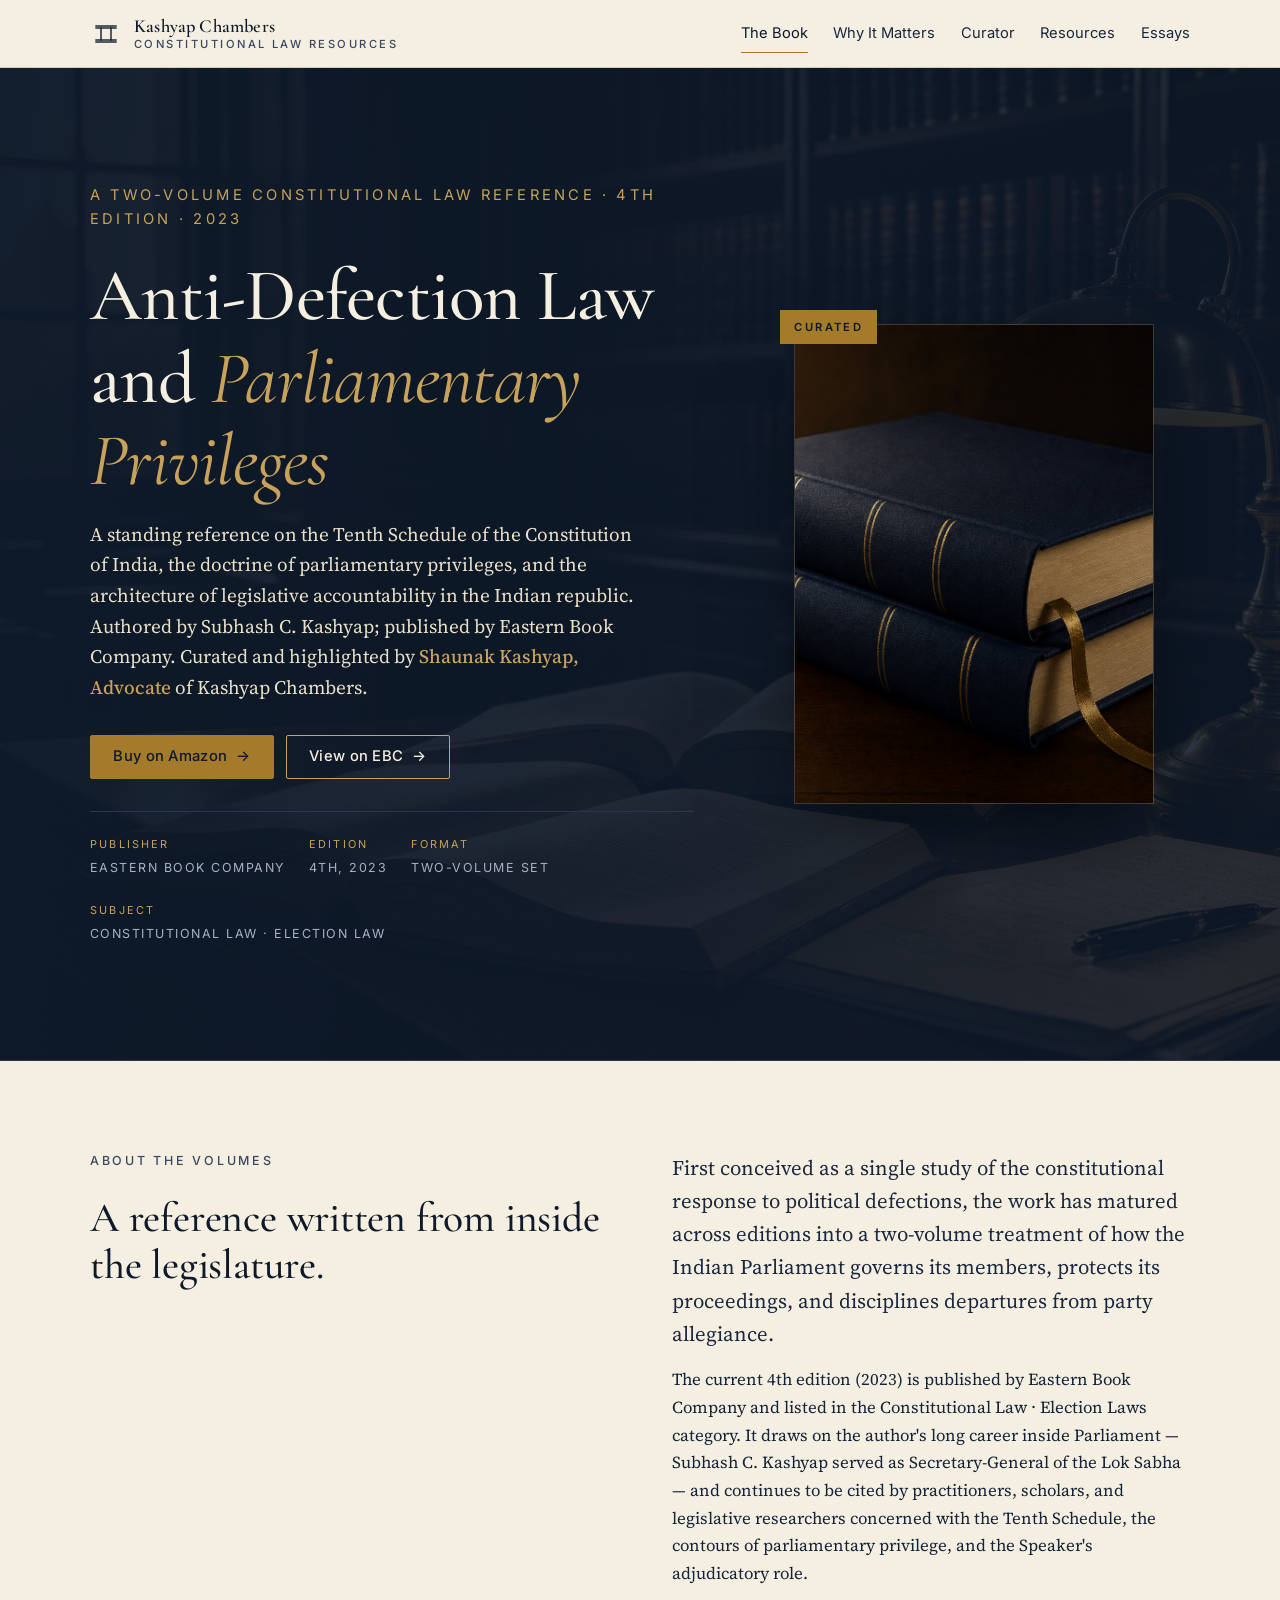
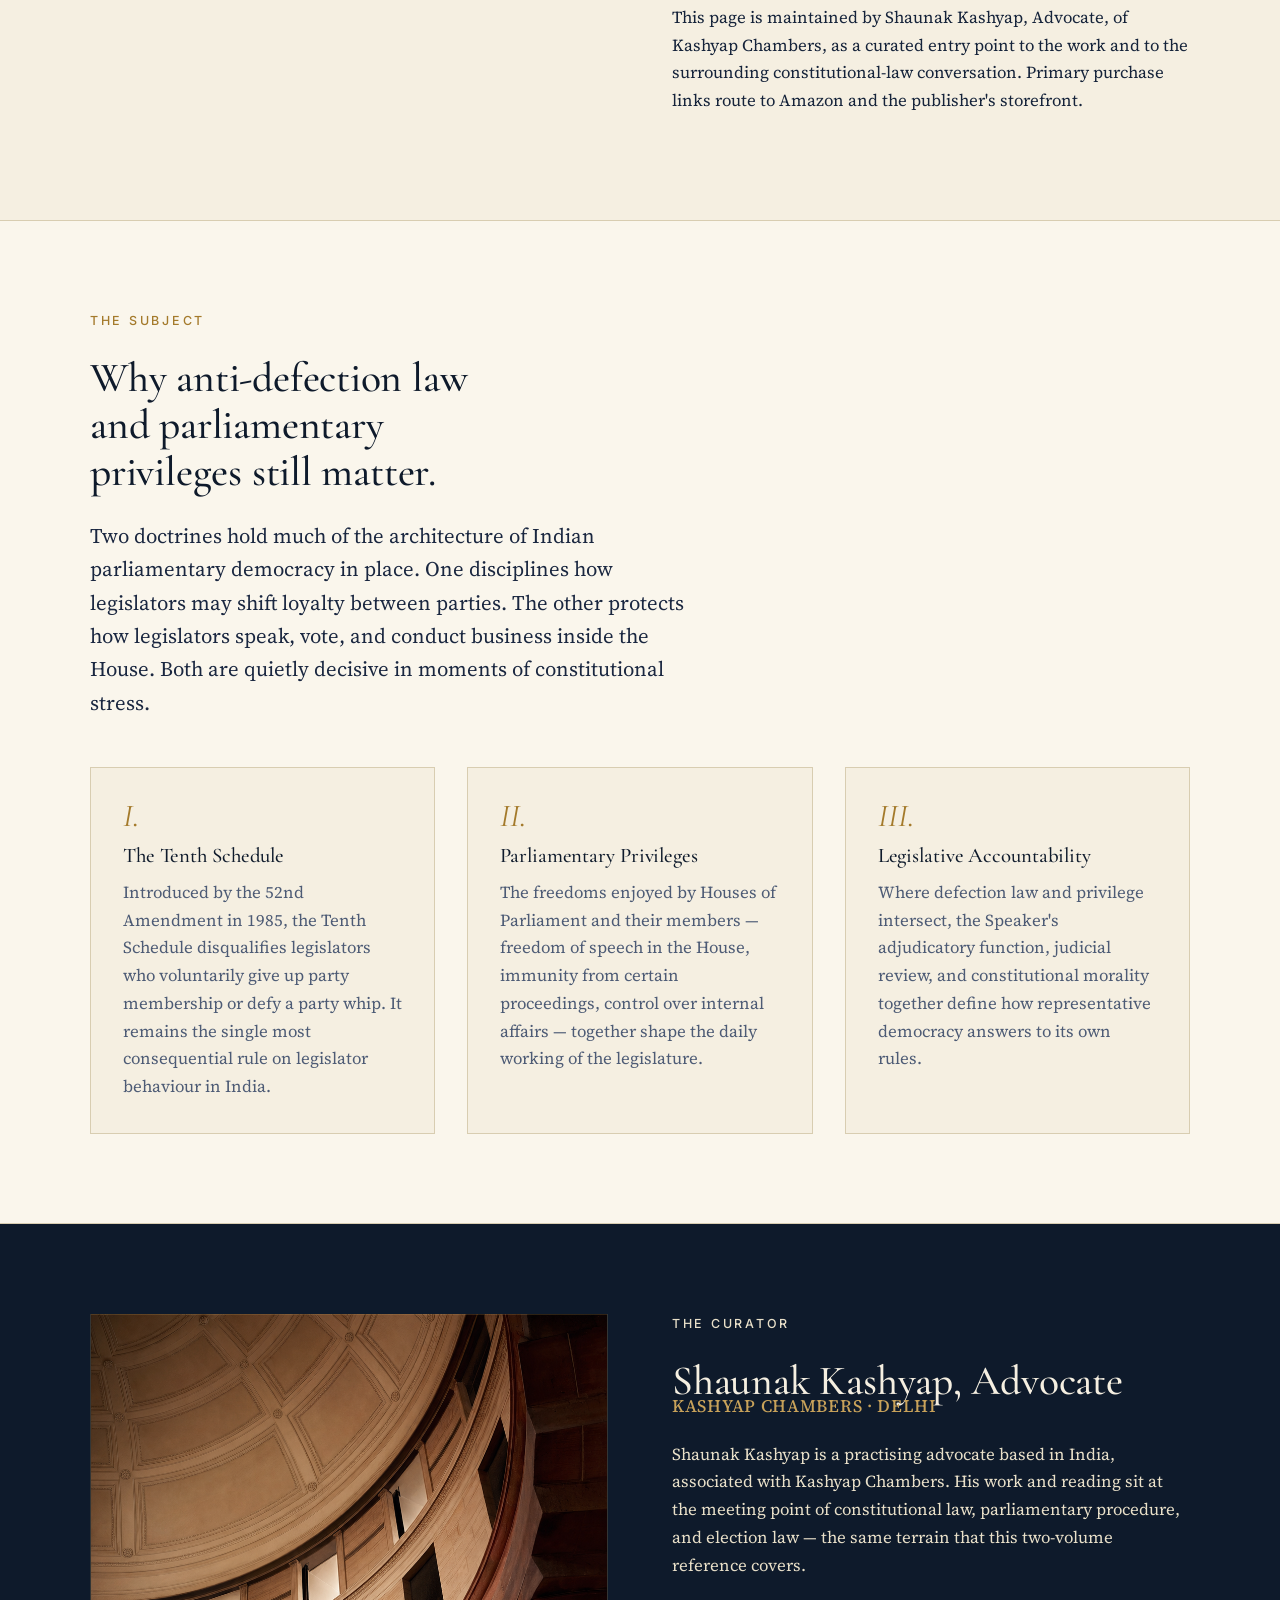
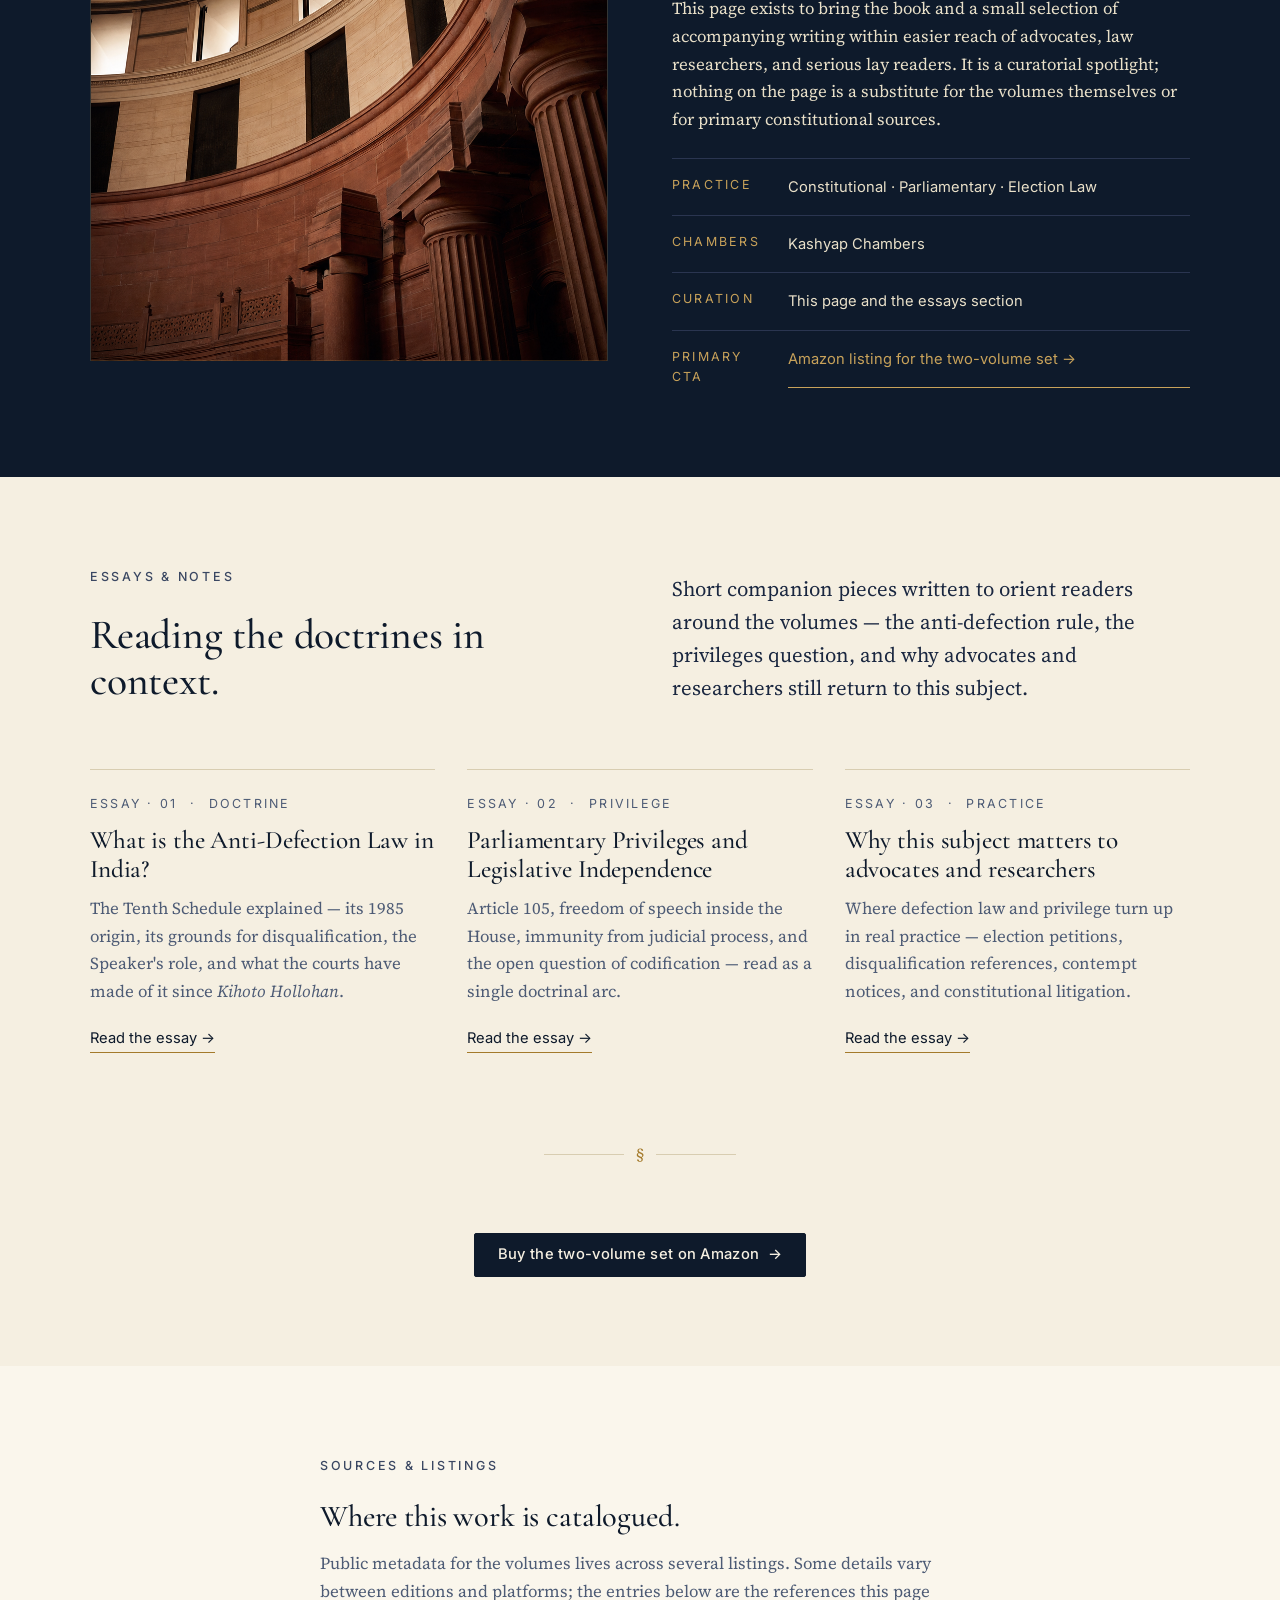
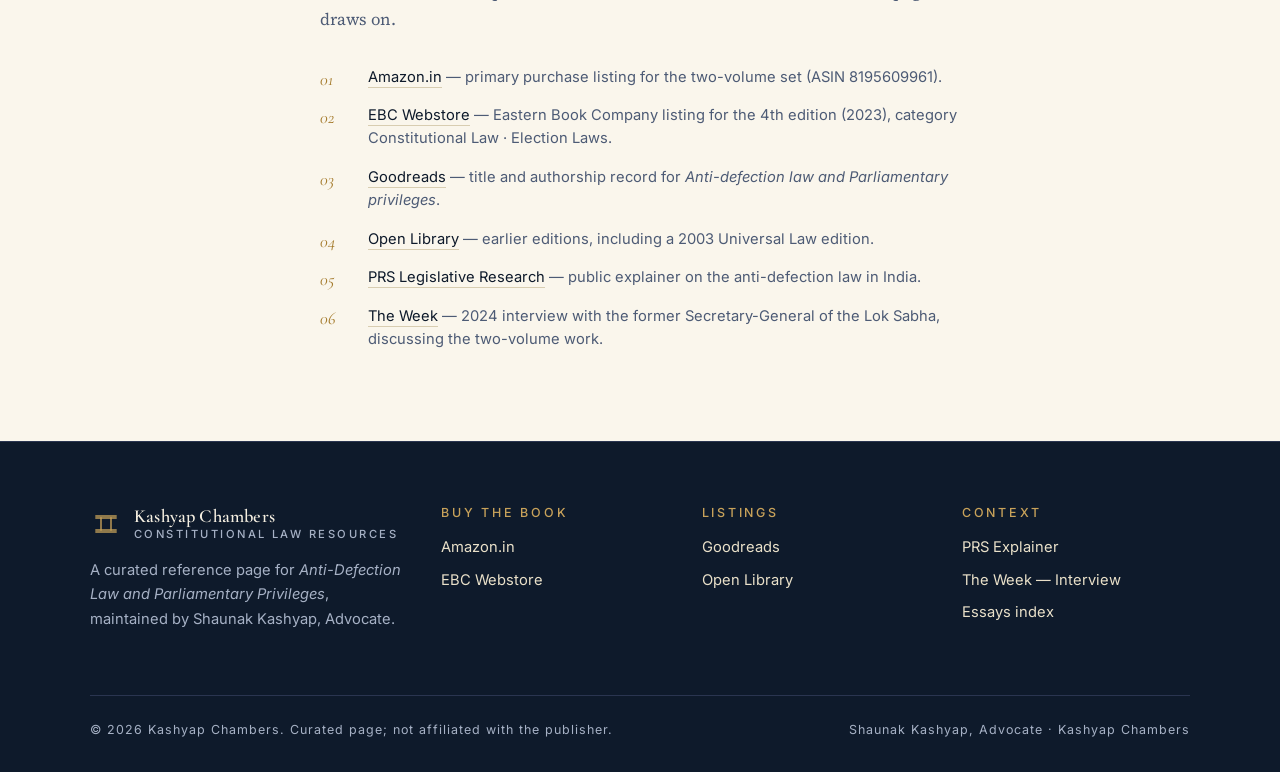
==== index.html @ df6960db "Publish anti-defection law microsite" ====
<!doctype html>
<html lang="en">
<head>
  <meta charset="utf-8" />
  <meta name="viewport" content="width=device-width, initial-scale=1" />
  <title>Anti-Defection Law and Parliamentary Privileges — Curated by Shaunak Kashyap, Advocate</title>
  <meta name="description" content="A curated reference page for Anti-Defection Law and Parliamentary Privileges — a two-volume constitutional law work, spotlighted by Shaunak Kashyap, Advocate (Kashyap Chambers). Background, context, and where to buy on Amazon and EBC." />
  <meta name="keywords" content="Anti-Defection Law and Parliamentary Privileges, Shaunak Kashyap, Shaunak Kashyap Advocate, Kashyap Chambers, Tenth Schedule, constitutional law India, parliamentary privileges, election law India, Subhash C. Kashyap" />
  <meta name="author" content="Shaunak Kashyap, Advocate — Kashyap Chambers" />
  <meta name="robots" content="index, follow" />
  <link rel="canonical" href="./index.html" />

  <!-- Open Graph -->
  <meta property="og:type" content="book" />
  <meta property="og:title" content="Anti-Defection Law and Parliamentary Privileges — Curated by Shaunak Kashyap, Advocate" />
  <meta property="og:description" content="A constitutional law resource on the Tenth Schedule, parliamentary privileges, and legislative accountability. Two-volume reference, 4th edition (Eastern Book Company, 2023). Curated and highlighted by Shaunak Kashyap, Advocate of Kashyap Chambers." />
  <meta property="og:image" content="./images/book-volumes.png" />
  <meta property="og:site_name" content="Kashyap Chambers — Constitutional Law Resources" />
  <meta name="twitter:card" content="summary_large_image" />
  <meta name="twitter:title" content="Anti-Defection Law and Parliamentary Privileges" />
  <meta name="twitter:description" content="Two-volume constitutional law reference on the Tenth Schedule and parliamentary privileges. Curated by Shaunak Kashyap, Advocate." />
  <meta name="twitter:image" content="./images/book-volumes.png" />

  <link rel="icon" type="image/svg+xml" href="./images/favicon.svg" />
  <link rel="preconnect" href="https://fonts.googleapis.com" />
  <link rel="preconnect" href="https://fonts.gstatic.com" crossorigin />
  <link href="https://fonts.googleapis.com/css2?family=Cormorant+Garamond:ital,wght@0,400;0,500;0,600;1,400;1,500&family=Source+Serif+4:ital,opsz,wght@0,8..60,400;0,8..60,600;1,8..60,400&family=Inter:wght@400;500;600&display=swap" rel="stylesheet" />
  <link rel="stylesheet" href="./css/styles.css" />

  <!-- JSON-LD: Book + WebPage + Person -->
  <script type="application/ld+json">
  {
    "@context": "https://schema.org",
    "@graph": [
      {
        "@type": "Book",
        "name": "Anti-Defection Law and Parliamentary Privileges",
        "bookFormat": "https://schema.org/Hardcover",
        "numberOfPages": "Two volumes",
        "bookEdition": "4th Edition",
        "datePublished": "2023",
        "inLanguage": "en",
        "publisher": { "@type": "Organization", "name": "Eastern Book Company" },
        "author": { "@type": "Person", "name": "Subhash C. Kashyap" },
        "about": [
          "Tenth Schedule of the Constitution of India",
          "Anti-defection law",
          "Parliamentary privileges",
          "Constitutional law of India",
          "Election law",
          "Legislative accountability"
        ],
        "offers": {
          "@type": "Offer",
          "url": "https://www.amazon.in/Anti-Defection-Law-Parliamentary-Privileges-vols/dp/8195609961",
          "availability": "https://schema.org/InStock",
          "priceCurrency": "INR"
        },
        "sameAs": [
          "https://www.ebcwebstore.com/product/anti-defection-law-and-parliamentary-privileges-by-subhash-c-kashyap-4th-edition?products_id=99106869",
          "https://www.goodreads.com/book/show/1990302.Anti_Defection_Law_And_Parliamentary_Privileges",
          "https://openlibrary.org/works/OL1075206W/Anti-defection_law_and_Parliamentary_privileges"
        ]
      },
      {
        "@type": "WebPage",
        "name": "Anti-Defection Law and Parliamentary Privileges — Curated by Shaunak Kashyap, Advocate",
        "description": "A curated reference page on the two-volume constitutional law work Anti-Defection Law and Parliamentary Privileges, with context on the Tenth Schedule, parliamentary privileges, and legislative accountability.",
        "inLanguage": "en",
        "isPartOf": { "@type": "WebSite", "name": "Kashyap Chambers — Constitutional Law Resources" }
      },
      {
        "@type": "Person",
        "name": "Shaunak Kashyap",
        "jobTitle": "Advocate",
        "affiliation": { "@type": "Organization", "name": "Kashyap Chambers" },
        "worksFor": { "@type": "Organization", "name": "Kashyap Chambers" },
        "knowsAbout": [
          "Constitutional law",
          "Parliamentary privileges",
          "Anti-defection law",
          "Election law",
          "Legislative practice"
        ]
      }
    ]
  }
  </script>
</head>
<body>

<header class="site-header">
  <div class="container site-header__inner">
    <a href="./index.html" class="brand" aria-label="Kashyap Chambers — Constitutional Law Resources">
      <svg class="brand__mark" viewBox="0 0 32 32" aria-hidden="true">
        <g stroke="currentColor" stroke-width="1.4" fill="none" stroke-linecap="square">
          <line x1="6" y1="9" x2="26" y2="9"/>
          <line x1="6" y1="11" x2="26" y2="11"/>
          <line x1="11" y1="11" x2="11" y2="23"/>
          <line x1="21" y1="11" x2="21" y2="23"/>
          <line x1="6" y1="23" x2="26" y2="23"/>
          <line x1="6" y1="25" x2="26" y2="25"/>
        </g>
      </svg>
      <span class="brand__text">Kashyap Chambers<span>Constitutional Law Resources</span></span>
    </a>
    <nav class="nav" aria-label="Primary">
      <a href="#the-book" class="is-active">The Book</a>
      <a href="#why-it-matters">Why It Matters</a>
      <a href="#curator">Curator</a>
      <a href="#resources">Resources</a>
      <a href="./blog/index.html">Essays</a>
    </nav>
  </div>
</header>

<main>

<!-- HERO -->
<section class="hero" id="the-book">
  <div class="hero__image" aria-hidden="true"></div>
  <div class="container hero__inner">
    <div>
      <p class="hero__subtitle">A Two-Volume Constitutional Law Reference · 4th Edition · 2023</p>
      <h1>Anti-Defection Law<br/>and <em>Parliamentary Privileges</em></h1>
      <p class="hero__lede">
        A standing reference on the Tenth Schedule of the Constitution of India, the doctrine of parliamentary privileges, and the architecture of legislative accountability in the Indian republic. Authored by Subhash C. Kashyap; published by Eastern Book Company. Curated and highlighted by <strong style="color:var(--gold-soft);font-weight:500">Shaunak Kashyap, Advocate</strong> of Kashyap Chambers.
      </p>
      <div class="hero__ctas">
        <a class="btn btn--on-ink" href="https://www.amazon.in/Anti-Defection-Law-Parliamentary-Privileges-vols/dp/8195609961" rel="noopener" target="_blank">
          Buy on Amazon
          <span class="arrow" aria-hidden="true">→</span>
        </a>
        <a class="btn btn--ghost" style="color:var(--parchment);border-color:var(--gold-soft)" href="https://www.ebcwebstore.com/product/anti-defection-law-and-parliamentary-privileges-by-subhash-c-kashyap-4th-edition?products_id=99106869" rel="noopener" target="_blank">
          View on EBC
          <span class="arrow" aria-hidden="true">→</span>
        </a>
      </div>
      <div class="hero__meta">
        <div><span>Publisher</span>Eastern Book Company</div>
        <div><span>Edition</span>4th, 2023</div>
        <div><span>Format</span>Two-Volume Set</div>
        <div><span>Subject</span>Constitutional Law · Election Law</div>
      </div>
    </div>
    <div class="hero__visual">
      <span class="hero__badge">Curated</span>
      <img src="./images/book-volumes.png" alt="Two dark navy hardback legal volumes with gold spine banding, stacked on a wooden desk." />
    </div>
  </div>
</section>

<!-- ABOUT THE BOOK -->
<section id="about-book">
  <div class="container split">
    <div>
      <p class="eyebrow eyebrow--ink">About the Volumes</p>
      <h2>A reference written from inside the legislature.</h2>
    </div>
    <div class="flow">
      <p class="lede">
        First conceived as a single study of the constitutional response to political defections, the work has matured across editions into a two-volume treatment of how the Indian Parliament governs its members, protects its proceedings, and disciplines departures from party allegiance.
      </p>
      <p>
        The current 4th edition (2023) is published by Eastern Book Company and listed in the Constitutional Law &middot; Election Laws category. It draws on the author's long career inside Parliament — Subhash C. Kashyap served as Secretary-General of the Lok Sabha — and continues to be cited by practitioners, scholars, and legislative researchers concerned with the Tenth Schedule, the contours of parliamentary privilege, and the Speaker's adjudicatory role.
      </p>
      <p>
        This page is maintained by Shaunak Kashyap, Advocate, of Kashyap Chambers, as a curated entry point to the work and to the surrounding constitutional-law conversation. Primary purchase links route to Amazon and the publisher's storefront.
      </p>
    </div>
  </div>
</section>

<!-- WHY IT MATTERS -->
<section class="matters" id="why-it-matters">
  <div class="container">
    <p class="eyebrow">The Subject</p>
    <h2 style="max-width:22ch">Why anti-defection law and parliamentary privileges still matter.</h2>
    <p class="lede" style="margin-top:var(--sp-6)">
      Two doctrines hold much of the architecture of Indian parliamentary democracy in place. One disciplines how legislators may shift loyalty between parties. The other protects how legislators speak, vote, and conduct business inside the House. Both are quietly decisive in moments of constitutional stress.
    </p>

    <div class="cards-3">
      <article class="card">
        <div class="card__num">I.</div>
        <h3>The Tenth Schedule</h3>
        <p>Introduced by the 52nd Amendment in 1985, the Tenth Schedule disqualifies legislators who voluntarily give up party membership or defy a party whip. It remains the single most consequential rule on legislator behaviour in India.</p>
      </article>
      <article class="card">
        <div class="card__num">II.</div>
        <h3>Parliamentary Privileges</h3>
        <p>The freedoms enjoyed by Houses of Parliament and their members — freedom of speech in the House, immunity from certain proceedings, control over internal affairs — together shape the daily working of the legislature.</p>
      </article>
      <article class="card">
        <div class="card__num">III.</div>
        <h3>Legislative Accountability</h3>
        <p>Where defection law and privilege intersect, the Speaker's adjudicatory function, judicial review, and constitutional morality together define how representative democracy answers to its own rules.</p>
      </article>
    </div>
  </div>
</section>

<!-- PROFILE / CURATOR -->
<section class="profile" id="curator">
  <div class="container split">
    <div class="profile__image" role="img" aria-label="Architectural detail of an Indian parliamentary chamber: sandstone dome, classical columns, warm light."></div>
    <div>
      <p class="eyebrow eyebrow--on-ink">The Curator</p>
      <h2>Shaunak Kashyap, Advocate</h2>
      <h3 style="font-family:var(--font-serif);font-size:1.1rem;font-weight:500;letter-spacing:0.04em;color:var(--gold-soft);text-transform:uppercase;margin-top:-1.5rem;margin-bottom:var(--sp-6)">Kashyap Chambers · Delhi</h3>
      <p>
        Shaunak Kashyap is a practising advocate based in India, associated with Kashyap Chambers. His work and reading sit at the meeting point of constitutional law, parliamentary procedure, and election law — the same terrain that this two-volume reference covers.
      </p>
      <p>
        This page exists to bring the book and a small selection of accompanying writing within easier reach of advocates, law researchers, and serious lay readers. It is a curatorial spotlight; nothing on the page is a substitute for the volumes themselves or for primary constitutional sources.
      </p>

      <ul class="profile__list">
        <li><span>Practice</span>Constitutional &middot; Parliamentary &middot; Election Law</li>
        <li><span>Chambers</span>Kashyap Chambers</li>
        <li><span>Curation</span>This page and the essays section</li>
        <li><span>Primary CTA</span><a href="https://www.amazon.in/Anti-Defection-Law-Parliamentary-Privileges-vols/dp/8195609961" rel="noopener" target="_blank" style="color:var(--gold-soft);border-bottom:1px solid var(--gold-soft);padding-bottom:1px">Amazon listing for the two-volume set →</a></li>
      </ul>
    </div>
  </div>
</section>

<!-- ESSAYS PREVIEW -->
<section id="resources">
  <div class="container">
    <div class="split" style="align-items:end">
      <div>
        <p class="eyebrow eyebrow--ink">Essays &amp; Notes</p>
        <h2>Reading the doctrines in context.</h2>
      </div>
      <p class="lede">
        Short companion pieces written to orient readers around the volumes — the anti-defection rule, the privileges question, and why advocates and researchers still return to this subject.
      </p>
    </div>

    <div class="blog-index">
      <article class="post-card">
        <p class="post-card__meta">Essay · 01 &nbsp;·&nbsp; Doctrine</p>
        <h3><a href="./blog/anti-defection-law-india.html">What is the Anti-Defection Law in India?</a></h3>
        <p>The Tenth Schedule explained — its 1985 origin, its grounds for disqualification, the Speaker's role, and what the courts have made of it since <em>Kihoto Hollohan</em>.</p>
        <a class="read-more" href="./blog/anti-defection-law-india.html">Read the essay →</a>
      </article>
      <article class="post-card">
        <p class="post-card__meta">Essay · 02 &nbsp;·&nbsp; Privilege</p>
        <h3><a href="./blog/parliamentary-privileges-legislative-independence.html">Parliamentary Privileges and Legislative Independence</a></h3>
        <p>Article 105, freedom of speech inside the House, immunity from judicial process, and the open question of codification — read as a single doctrinal arc.</p>
        <a class="read-more" href="./blog/parliamentary-privileges-legislative-independence.html">Read the essay →</a>
      </article>
      <article class="post-card">
        <p class="post-card__meta">Essay · 03 &nbsp;·&nbsp; Practice</p>
        <h3><a href="./blog/why-this-matters-to-advocates.html">Why this subject matters to advocates and researchers</a></h3>
        <p>Where defection law and privilege turn up in real practice — election petitions, disqualification references, contempt notices, and constitutional litigation.</p>
        <a class="read-more" href="./blog/why-this-matters-to-advocates.html">Read the essay →</a>
      </article>
    </div>

    <div class="ornament" aria-hidden="true">§</div>

    <div class="text-center">
      <a class="btn btn--primary" href="https://www.amazon.in/Anti-Defection-Law-Parliamentary-Privileges-vols/dp/8195609961" rel="noopener" target="_blank">
        Buy the two-volume set on Amazon
        <span class="arrow" aria-hidden="true">→</span>
      </a>
    </div>
  </div>
</section>

<!-- SOURCES -->
<section class="sources" id="sources">
  <div class="container container--narrow">
    <p class="eyebrow eyebrow--ink">Sources &amp; Listings</p>
    <h2 style="font-size:var(--text-xl)">Where this work is catalogued.</h2>
    <p style="color:var(--text-mute);margin-top:var(--sp-4)">Public metadata for the volumes lives across several listings. Some details vary between editions and platforms; the entries below are the references this page draws on.</p>
    <ol>
      <li><a href="https://www.amazon.in/Anti-Defection-Law-Parliamentary-Privileges-vols/dp/8195609961" rel="noopener" target="_blank">Amazon.in</a> — primary purchase listing for the two-volume set (ASIN 8195609961).</li>
      <li><a href="https://www.ebcwebstore.com/product/anti-defection-law-and-parliamentary-privileges-by-subhash-c-kashyap-4th-edition?products_id=99106869" rel="noopener" target="_blank">EBC Webstore</a> — Eastern Book Company listing for the 4th edition (2023), category Constitutional Law &middot; Election Laws.</li>
      <li><a href="https://www.goodreads.com/book/show/1990302.Anti_Defection_Law_And_Parliamentary_Privileges" rel="noopener" target="_blank">Goodreads</a> — title and authorship record for <em>Anti-defection law and Parliamentary privileges</em>.</li>
      <li><a href="https://openlibrary.org/works/OL1075206W/Anti-defection_law_and_Parliamentary_privileges" rel="noopener" target="_blank">Open Library</a> — earlier editions, including a 2003 Universal Law edition.</li>
      <li><a href="https://prsindia.org/theprsblog/the-anti-defection-law-explained?page=269&amp;per-page=1" rel="noopener" target="_blank">PRS Legislative Research</a> — public explainer on the anti-defection law in India.</li>
      <li><a href="https://www.theweek.in/theweek/cover/2024/09/28/lok-sabha-former-secretary-general-subhash-c-kashyap-interview.html" rel="noopener" target="_blank">The Week</a> — 2024 interview with the former Secretary-General of the Lok Sabha, discussing the two-volume work.</li>
    </ol>
  </div>
</section>

</main>

<footer class="site-footer">
  <div class="container">
    <div class="footer-grid">
      <div>
        <a href="./index.html" class="brand" style="color:var(--parchment);margin-bottom:var(--sp-4)">
          <svg class="brand__mark" viewBox="0 0 32 32" aria-hidden="true" style="color:var(--gold-soft)">
            <g stroke="currentColor" stroke-width="1.4" fill="none" stroke-linecap="square">
              <line x1="6" y1="9" x2="26" y2="9"/>
              <line x1="6" y1="11" x2="26" y2="11"/>
              <line x1="11" y1="11" x2="11" y2="23"/>
              <line x1="21" y1="11" x2="21" y2="23"/>
              <line x1="6" y1="23" x2="26" y2="23"/>
              <line x1="6" y1="25" x2="26" y2="25"/>
            </g>
          </svg>
          <span class="brand__text" style="color:var(--parchment)">Kashyap Chambers<span style="color:var(--text-on-ink-mute)">Constitutional Law Resources</span></span>
        </a>
        <p style="font-family:var(--font-sans);font-size:var(--text-sm);color:var(--text-on-ink-mute);max-width:42ch;margin-top:var(--sp-4)">
          A curated reference page for <em>Anti-Defection Law and Parliamentary Privileges</em>, maintained by Shaunak Kashyap, Advocate.
        </p>
      </div>
      <div>
        <h4>Buy the Book</h4>
        <ul>
          <li><a href="https://www.amazon.in/Anti-Defection-Law-Parliamentary-Privileges-vols/dp/8195609961" rel="noopener" target="_blank">Amazon.in</a></li>
          <li><a href="https://www.ebcwebstore.com/product/anti-defection-law-and-parliamentary-privileges-by-subhash-c-kashyap-4th-edition?products_id=99106869" rel="noopener" target="_blank">EBC Webstore</a></li>
        </ul>
      </div>
      <div>
        <h4>Listings</h4>
        <ul>
          <li><a href="https://www.goodreads.com/book/show/1990302.Anti_Defection_Law_And_Parliamentary_Privileges" rel="noopener" target="_blank">Goodreads</a></li>
          <li><a href="https://openlibrary.org/works/OL1075206W/Anti-defection_law_and_Parliamentary_privileges" rel="noopener" target="_blank">Open Library</a></li>
        </ul>
      </div>
      <div>
        <h4>Context</h4>
        <ul>
          <li><a href="https://prsindia.org/theprsblog/the-anti-defection-law-explained?page=269&amp;per-page=1" rel="noopener" target="_blank">PRS Explainer</a></li>
          <li><a href="https://www.theweek.in/theweek/cover/2024/09/28/lok-sabha-former-secretary-general-subhash-c-kashyap-interview.html" rel="noopener" target="_blank">The Week — Interview</a></li>
          <li><a href="./blog/index.html">Essays index</a></li>
        </ul>
      </div>
    </div>
    <div class="site-footer__bottom">
      <div>© <span id="year">2025</span> Kashyap Chambers. Curated page; not affiliated with the publisher.</div>
      <div>Shaunak Kashyap, Advocate · Kashyap Chambers</div>
    </div>
  </div>
</footer>

<script>
  document.getElementById('year').textContent = new Date().getFullYear();
</script>

</body>
</html>
---- css/styles.css ----
/* ============================================================
   Anti-Defection Law & Parliamentary Privileges — Book Site
   Visual direction: constitutional scholarship.
   Deep ink, parchment, restrained gold and maroon.
   ============================================================ */

:root {
  /* Palette */
  --ink: #0e1a2b;            /* deep navy / ink */
  --ink-soft: #1a2740;
  --ink-mute: #3a4762;
  --parchment: #f5efe1;      /* warm ivory */
  --parchment-50: #faf6ec;
  --parchment-100: #efe7d2;
  --rule: #d8cdb1;            /* hairline divider on parchment */
  --rule-dark: #2a3550;       /* hairline on ink */
  --gold: #a47a2b;            /* restrained, oxidized gold */
  --gold-soft: #c8a25a;
  --maroon: #6e1f2a;          /* accent for rare emphasis */
  --text: #15233a;
  --text-mute: #4d5b75;
  --text-on-ink: #e9e0c9;
  --text-on-ink-mute: #a6b1c5;

  /* Type */
  --font-display: "Cormorant Garamond", "EB Garamond", Georgia, "Times New Roman", serif;
  --font-serif: "Source Serif 4", "Source Serif Pro", Georgia, "Times New Roman", serif;
  --font-sans: "Inter", "Helvetica Neue", Arial, sans-serif;

  --text-xs: 0.78rem;
  --text-sm: 0.92rem;
  --text-base: 1.05rem;
  --text-lg: 1.2rem;
  --text-xl: clamp(1.4rem, 1.1rem + 1vw, 1.9rem);
  --text-2xl: clamp(1.8rem, 1.3rem + 1.8vw, 2.6rem);
  --text-hero: clamp(2.4rem, 1.8rem + 3.6vw, 4.6rem);

  /* Spacing */
  --sp-1: 0.25rem;
  --sp-2: 0.5rem;
  --sp-3: 0.75rem;
  --sp-4: 1rem;
  --sp-6: 1.5rem;
  --sp-8: 2rem;
  --sp-12: 3rem;
  --sp-16: 4rem;
  --sp-24: 6rem;
  --sp-32: 8rem;

  --measure: 62ch;
  --content-w: 1180px;
  --narrow-w: 720px;
}

/* Reset */
*, *::before, *::after { box-sizing: border-box; }
html { -webkit-text-size-adjust: 100%; scroll-behavior: smooth; }
body {
  margin: 0;
  font-family: var(--font-serif);
  font-size: var(--text-base);
  line-height: 1.65;
  color: var(--text);
  background: var(--parchment);
  -webkit-font-smoothing: antialiased;
  text-rendering: optimizeLegibility;
}
img, svg { max-width: 100%; display: block; }
a { color: inherit; text-decoration: none; }
a:focus-visible, button:focus-visible {
  outline: 2px solid var(--gold);
  outline-offset: 3px;
  border-radius: 2px;
}

/* Container */
.container {
  width: 100%;
  max-width: var(--content-w);
  margin-inline: auto;
  padding-inline: clamp(1.25rem, 4vw, 2.5rem);
}
.container--narrow { max-width: var(--narrow-w); }

/* Section spacing */
section { padding-block: clamp(3.5rem, 7vw, 6.5rem); }

/* Typography */
h1, h2, h3, h4 {
  font-family: var(--font-display);
  font-weight: 500;
  color: var(--ink);
  letter-spacing: -0.005em;
  line-height: 1.12;
  margin: 0 0 var(--sp-4);
}
h1 { font-size: var(--text-hero); font-weight: 500; }
h2 { font-size: var(--text-2xl); }
h3 { font-size: var(--text-xl); }
h4 { font-size: var(--text-lg); font-family: var(--font-serif); font-weight: 600; }
p { margin: 0 0 var(--sp-4); }
p + p { margin-top: 0; }

.eyebrow {
  font-family: var(--font-sans);
  font-size: var(--text-xs);
  letter-spacing: 0.22em;
  text-transform: uppercase;
  color: var(--gold);
  font-weight: 500;
  margin: 0 0 var(--sp-6);
}
.eyebrow--ink { color: var(--ink-mute); }
.eyebrow--on-ink { color: var(--gold-soft); }

.lede {
  font-family: var(--font-serif);
  font-size: clamp(1.1rem, 0.95rem + 0.5vw, 1.3rem);
  line-height: 1.6;
  color: var(--ink-soft);
  max-width: 60ch;
}

.rule {
  border: 0;
  border-top: 1px solid var(--rule);
  margin: var(--sp-12) 0;
}

/* Header */
.site-header {
  position: sticky;
  top: 0;
  z-index: 50;
  background: rgba(245, 239, 225, 0.92);
  backdrop-filter: blur(10px);
  -webkit-backdrop-filter: blur(10px);
  border-bottom: 1px solid var(--rule);
}
.site-header__inner {
  display: flex;
  align-items: center;
  justify-content: space-between;
  gap: var(--sp-6);
  padding-block: var(--sp-4);
}
.brand {
  display: flex;
  align-items: center;
  gap: var(--sp-3);
  color: var(--ink);
}
.brand__mark {
  width: 32px;
  height: 32px;
  color: var(--ink);
  flex: none;
}
.brand__text {
  font-family: var(--font-display);
  font-size: 1.15rem;
  font-weight: 600;
  letter-spacing: 0.01em;
  line-height: 1.1;
}
.brand__text span {
  display: block;
  font-family: var(--font-sans);
  font-size: 0.7rem;
  letter-spacing: 0.22em;
  text-transform: uppercase;
  color: var(--ink-mute);
  font-weight: 500;
  margin-top: 2px;
}
.nav {
  display: flex;
  gap: clamp(0.75rem, 2vw, 1.75rem);
  font-family: var(--font-sans);
  font-size: var(--text-sm);
  align-items: center;
}
.nav a {
  color: var(--ink-soft);
  position: relative;
  padding-block: 4px;
  transition: color 0.2s ease;
}
.nav a:hover { color: var(--ink); }
.nav a.is-active { color: var(--ink); }
.nav a.is-active::after {
  content: "";
  position: absolute;
  left: 0; right: 0; bottom: -4px;
  height: 1px;
  background: var(--gold);
}
@media (max-width: 640px) {
  .nav { display: none; }
  .nav--mobile { display: flex; flex-wrap: wrap; gap: 0.75rem 1.25rem; }
}

/* Buttons */
.btn {
  display: inline-flex;
  align-items: center;
  gap: 0.55rem;
  font-family: var(--font-sans);
  font-size: var(--text-sm);
  font-weight: 500;
  letter-spacing: 0.02em;
  padding: 0.85rem 1.4rem;
  border: 1px solid transparent;
  border-radius: 2px;
  cursor: pointer;
  transition: background 0.2s ease, color 0.2s ease, border-color 0.2s ease, transform 0.2s ease;
  text-decoration: none;
  line-height: 1;
}
.btn--primary {
  background: var(--ink);
  color: var(--parchment);
  border-color: var(--ink);
}
.btn--primary:hover { background: var(--maroon); border-color: var(--maroon); }
.btn--ghost {
  background: transparent;
  color: var(--ink);
  border-color: var(--ink);
}
.btn--ghost:hover { background: var(--ink); color: var(--parchment); }
.btn--on-ink { background: var(--gold); color: var(--ink); border-color: var(--gold); }
.btn--on-ink:hover { background: var(--gold-soft); border-color: var(--gold-soft); }
.btn .arrow { transition: transform 0.2s ease; }
.btn:hover .arrow { transform: translateX(3px); }

/* Hero */
.hero {
  position: relative;
  background: var(--ink);
  color: var(--text-on-ink);
  overflow: hidden;
  padding-block: clamp(4rem, 9vw, 7.5rem);
  border-bottom: 1px solid var(--rule-dark);
}
.hero__image {
  position: absolute;
  inset: 0;
  background: url('../images/hero-library.png') center/cover no-repeat;
  opacity: 0.32;
  filter: saturate(0.85);
}
.hero__image::after {
  content: "";
  position: absolute;
  inset: 0;
  background: linear-gradient(90deg, rgba(14,26,43,0.92) 0%, rgba(14,26,43,0.7) 55%, rgba(14,26,43,0.55) 100%);
}
.hero__inner {
  position: relative;
  display: grid;
  grid-template-columns: minmax(0, 1.4fr) minmax(0, 1fr);
  gap: clamp(2rem, 5vw, 4rem);
  align-items: center;
}
@media (max-width: 880px) {
  .hero__inner { grid-template-columns: 1fr; }
}
.hero h1 {
  color: var(--parchment);
  font-weight: 500;
  letter-spacing: -0.01em;
}
.hero h1 em {
  font-style: italic;
  color: var(--gold-soft);
  font-weight: 400;
}
.hero__subtitle {
  font-family: var(--font-sans);
  font-size: var(--text-sm);
  letter-spacing: 0.22em;
  text-transform: uppercase;
  color: var(--gold-soft);
  margin: 0 0 var(--sp-6);
}
.hero__lede {
  color: var(--text-on-ink);
  font-size: clamp(1.05rem, 0.95rem + 0.4vw, 1.2rem);
  line-height: 1.6;
  max-width: 56ch;
  margin: 0 0 var(--sp-8);
}
.hero__meta {
  display: flex;
  flex-wrap: wrap;
  gap: var(--sp-6);
  margin-top: var(--sp-8);
  padding-top: var(--sp-6);
  border-top: 1px solid var(--rule-dark);
  font-family: var(--font-sans);
  font-size: var(--text-xs);
  letter-spacing: 0.12em;
  text-transform: uppercase;
  color: var(--text-on-ink-mute);
}
.hero__meta div span {
  display: block;
  color: var(--gold-soft);
  font-size: 0.68rem;
  letter-spacing: 0.2em;
  margin-bottom: 4px;
}
.hero__ctas { display: flex; flex-wrap: wrap; gap: var(--sp-3); }

.hero__visual {
  position: relative;
  aspect-ratio: 3/4;
  max-width: 360px;
  margin-inline: auto;
}
.hero__visual img {
  width: 100%;
  height: 100%;
  object-fit: cover;
  border: 1px solid rgba(200, 162, 90, 0.25);
  box-shadow: 0 30px 80px -20px rgba(0,0,0,0.6);
}
.hero__badge {
  position: absolute;
  top: -14px;
  left: -14px;
  background: var(--gold);
  color: var(--ink);
  font-family: var(--font-sans);
  font-size: 0.7rem;
  letter-spacing: 0.22em;
  text-transform: uppercase;
  padding: 8px 14px;
  font-weight: 600;
}

/* Two-column blocks */
.split {
  display: grid;
  grid-template-columns: 1fr 1fr;
  gap: clamp(2rem, 5vw, 4.5rem);
  align-items: start;
}
@media (max-width: 820px) {
  .split { grid-template-columns: 1fr; }
}
.split--reverse > :first-child { order: 2; }
@media (max-width: 820px) {
  .split--reverse > :first-child { order: 0; }
}

/* Why-it-matters */
.matters {
  background: var(--parchment-50);
  border-block: 1px solid var(--rule);
}
.cards-3 {
  display: grid;
  grid-template-columns: repeat(3, 1fr);
  gap: var(--sp-8);
  margin-top: var(--sp-12);
}
@media (max-width: 820px) {
  .cards-3 { grid-template-columns: 1fr; gap: var(--sp-6); }
}
.card {
  background: var(--parchment);
  border: 1px solid var(--rule);
  padding: clamp(1.5rem, 3vw, 2rem);
  display: flex;
  flex-direction: column;
  gap: var(--sp-3);
  transition: transform 0.25s ease, box-shadow 0.25s ease;
}
.card:hover {
  transform: translateY(-3px);
  box-shadow: 0 18px 40px -22px rgba(14,26,43,0.35);
}
.card__num {
  font-family: var(--font-display);
  font-size: 2rem;
  color: var(--gold);
  font-style: italic;
  line-height: 1;
}
.card h3 { margin: 0; font-size: 1.3rem; }
.card p { color: var(--text-mute); margin: 0; }

/* Profile */
.profile {
  background: var(--ink);
  color: var(--text-on-ink);
}
.profile h2 { color: var(--parchment); }
.profile h3 { color: var(--parchment); }
.profile p { color: var(--text-on-ink); }
.profile__image {
  position: relative;
  aspect-ratio: 4/5;
  background: url('../images/chamber-detail.png') center/cover no-repeat;
  border: 1px solid rgba(200, 162, 90, 0.2);
}
.profile__list {
  list-style: none;
  margin: var(--sp-6) 0 0;
  padding: 0;
  display: grid;
  gap: var(--sp-4);
}
.profile__list li {
  display: grid;
  grid-template-columns: 100px 1fr;
  gap: var(--sp-4);
  padding-top: var(--sp-4);
  border-top: 1px solid var(--rule-dark);
  font-family: var(--font-sans);
  font-size: var(--text-sm);
}
.profile__list span {
  color: var(--gold-soft);
  font-size: var(--text-xs);
  letter-spacing: 0.18em;
  text-transform: uppercase;
}

/* Blog grid */
.blog-index {
  display: grid;
  grid-template-columns: repeat(3, 1fr);
  gap: var(--sp-8);
  margin-top: var(--sp-12);
}
@media (max-width: 880px) {
  .blog-index { grid-template-columns: 1fr; }
}
.post-card {
  display: flex;
  flex-direction: column;
  gap: var(--sp-3);
  padding: var(--sp-6) 0;
  border-top: 1px solid var(--rule);
  transition: transform 0.2s ease;
}
.post-card:hover { transform: translateY(-2px); }
.post-card__meta {
  font-family: var(--font-sans);
  font-size: var(--text-xs);
  letter-spacing: 0.18em;
  text-transform: uppercase;
  color: var(--ink-mute);
}
.post-card h3 {
  margin: 0;
  font-size: clamp(1.3rem, 1.1rem + 0.6vw, 1.6rem);
}
.post-card p { color: var(--text-mute); margin: 0; }
.post-card a.read-more {
  font-family: var(--font-sans);
  font-size: var(--text-sm);
  color: var(--ink);
  border-bottom: 1px solid var(--gold);
  align-self: flex-start;
  padding-bottom: 2px;
  margin-top: var(--sp-2);
}

/* Article body */
.article {
  padding-block: clamp(2.5rem, 6vw, 5rem);
}
.article__header {
  max-width: var(--narrow-w);
  margin-inline: auto;
  text-align: left;
  margin-bottom: var(--sp-12);
}
.article__meta {
  font-family: var(--font-sans);
  font-size: var(--text-xs);
  letter-spacing: 0.2em;
  text-transform: uppercase;
  color: var(--ink-mute);
  margin-bottom: var(--sp-6);
}
.article__body {
  max-width: var(--narrow-w);
  margin-inline: auto;
  font-size: 1.08rem;
  line-height: 1.75;
}
.article__body h2 {
  font-size: 1.6rem;
  margin-top: var(--sp-12);
}
.article__body h3 {
  font-size: 1.25rem;
  margin-top: var(--sp-8);
}
.article__body blockquote {
  margin: var(--sp-8) 0;
  padding-left: var(--sp-6);
  border-left: 2px solid var(--gold);
  font-family: var(--font-display);
  font-style: italic;
  font-size: 1.35rem;
  line-height: 1.4;
  color: var(--ink-soft);
}
.article__body ul { padding-left: 1.2rem; }
.article__body li { margin-bottom: 0.4rem; }
.article__body a {
  color: var(--ink);
  border-bottom: 1px solid var(--gold);
  padding-bottom: 1px;
}
.article__cta {
  margin: var(--sp-16) auto 0;
  max-width: var(--narrow-w);
  padding: var(--sp-8);
  background: var(--parchment-50);
  border: 1px solid var(--rule);
  text-align: center;
}
.article__cta h3 { margin: 0 0 var(--sp-3); }
.article__cta p { color: var(--text-mute); margin: 0 0 var(--sp-6); }

/* Footer */
.site-footer {
  background: var(--ink);
  color: var(--text-on-ink);
  padding-block: var(--sp-16) var(--sp-8);
  border-top: 1px solid var(--rule-dark);
}
.site-footer h4 {
  font-family: var(--font-sans);
  font-size: var(--text-xs);
  letter-spacing: 0.22em;
  text-transform: uppercase;
  color: var(--gold-soft);
  font-weight: 500;
  margin: 0 0 var(--sp-4);
}
.footer-grid {
  display: grid;
  grid-template-columns: 1.4fr 1fr 1fr 1fr;
  gap: var(--sp-8);
}
@media (max-width: 820px) {
  .footer-grid { grid-template-columns: 1fr 1fr; }
}
@media (max-width: 480px) {
  .footer-grid { grid-template-columns: 1fr; }
}
.site-footer ul { list-style: none; margin: 0; padding: 0; display: grid; gap: var(--sp-2); font-family: var(--font-sans); font-size: var(--text-sm); }
.site-footer a { color: var(--text-on-ink); border-bottom: 1px solid transparent; padding-bottom: 1px; transition: border-color 0.2s ease, color 0.2s ease; }
.site-footer a:hover { color: var(--gold-soft); border-bottom-color: var(--gold-soft); }
.site-footer__bottom {
  margin-top: var(--sp-12);
  padding-top: var(--sp-6);
  border-top: 1px solid var(--rule-dark);
  display: flex;
  flex-wrap: wrap;
  justify-content: space-between;
  gap: var(--sp-3);
  font-family: var(--font-sans);
  font-size: var(--text-xs);
  letter-spacing: 0.08em;
  color: var(--text-on-ink-mute);
}

/* Sources block on home */
.sources {
  background: var(--parchment-50);
}
.sources ol {
  margin: var(--sp-8) 0 0;
  padding: 0;
  list-style: none;
  counter-reset: src;
  display: grid;
  gap: var(--sp-4);
}
.sources li {
  counter-increment: src;
  padding-left: 3rem;
  position: relative;
  font-family: var(--font-sans);
  font-size: var(--text-sm);
  color: var(--text-mute);
  line-height: 1.55;
}
.sources li::before {
  content: counter(src, decimal-leading-zero);
  position: absolute;
  left: 0; top: 0;
  font-family: var(--font-display);
  font-style: italic;
  color: var(--gold);
  font-size: 1.1rem;
}
.sources a { color: var(--ink); border-bottom: 1px solid var(--rule); padding-bottom: 1px; }
.sources a:hover { border-bottom-color: var(--gold); }

/* Quote / pullquote */
.pullquote {
  font-family: var(--font-display);
  font-style: italic;
  font-size: clamp(1.4rem, 1.1rem + 1vw, 1.9rem);
  line-height: 1.35;
  color: var(--ink);
  max-width: 32ch;
  padding-left: var(--sp-6);
  border-left: 2px solid var(--gold);
}
.pullquote cite {
  display: block;
  margin-top: var(--sp-4);
  font-family: var(--font-sans);
  font-style: normal;
  font-size: var(--text-xs);
  letter-spacing: 0.2em;
  text-transform: uppercase;
  color: var(--ink-mute);
}

/* Decorative ornament */
.ornament {
  display: flex;
  align-items: center;
  justify-content: center;
  gap: var(--sp-3);
  margin: var(--sp-16) auto;
  color: var(--gold);
}
.ornament::before, .ornament::after {
  content: "";
  width: 80px;
  height: 1px;
  background: var(--rule);
}

/* Utility */
.text-center { text-align: center; }
.flow > * + * { margin-top: var(--sp-4); }
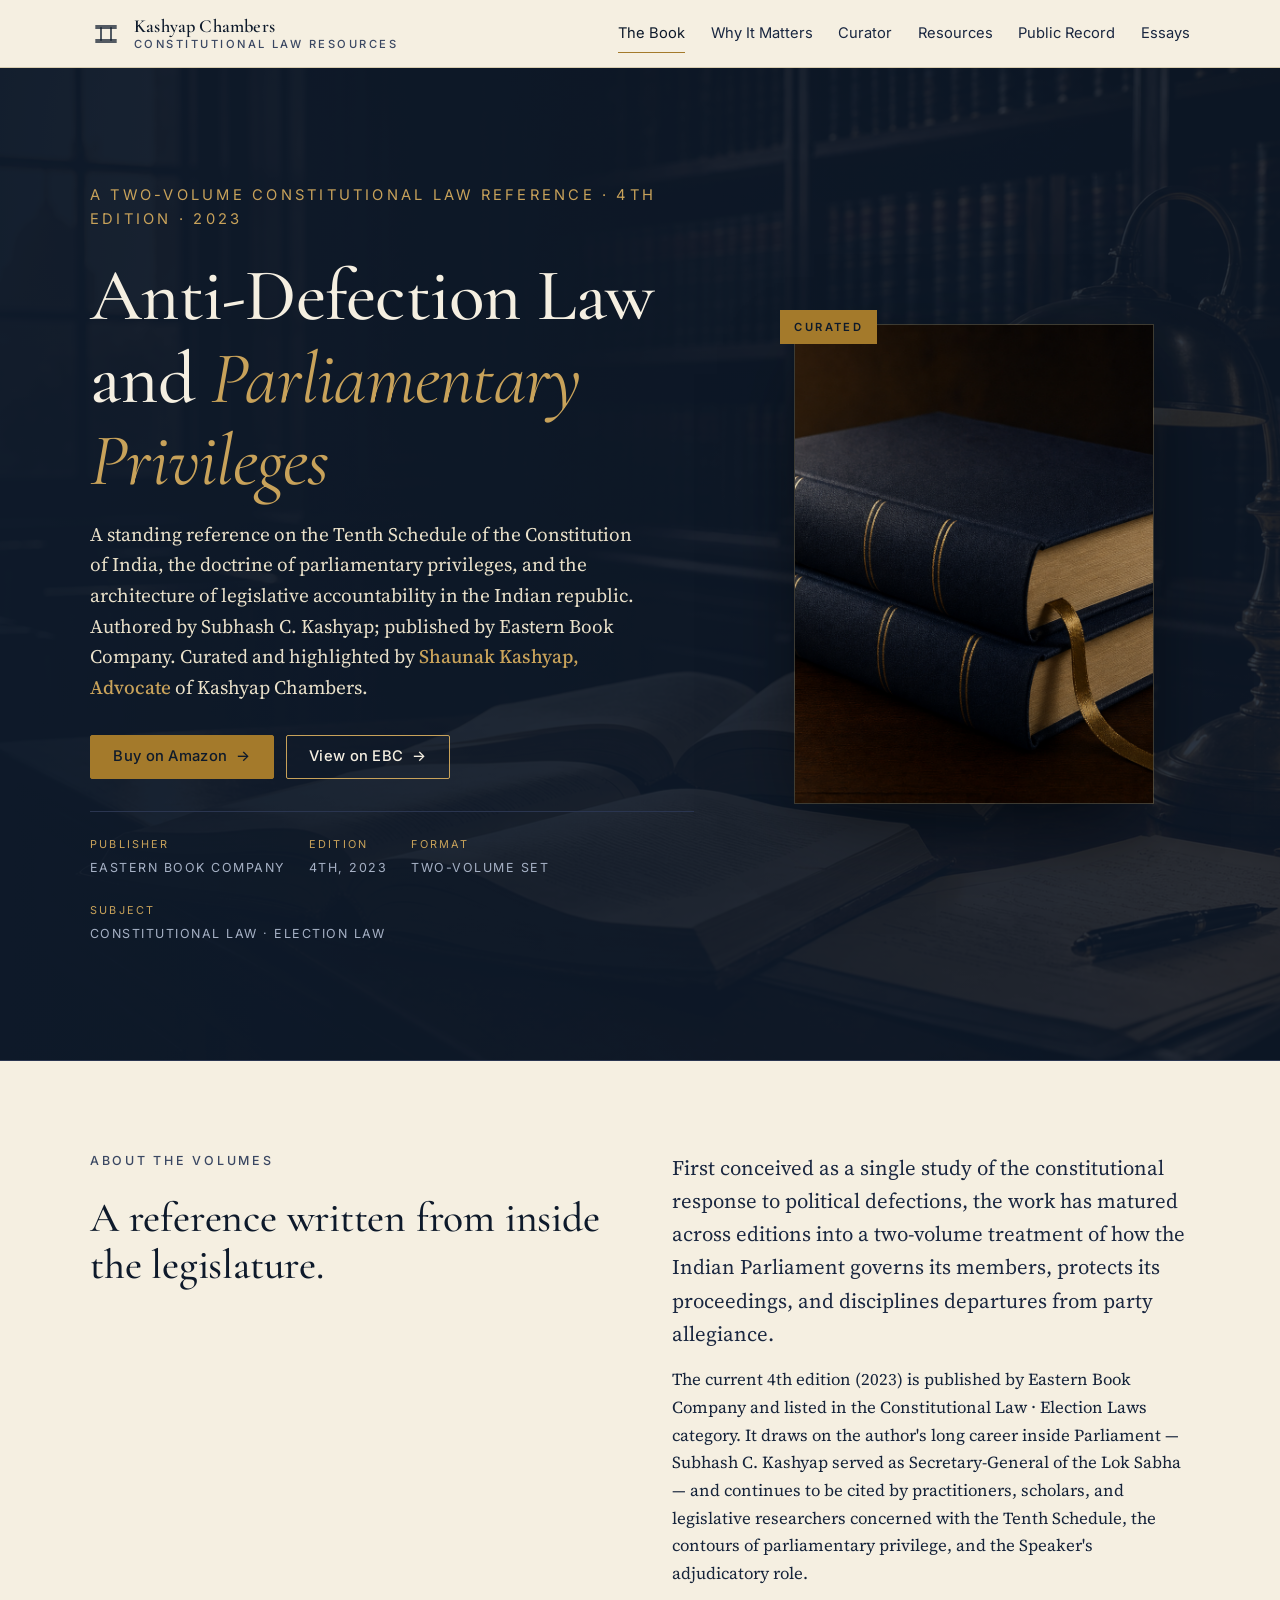
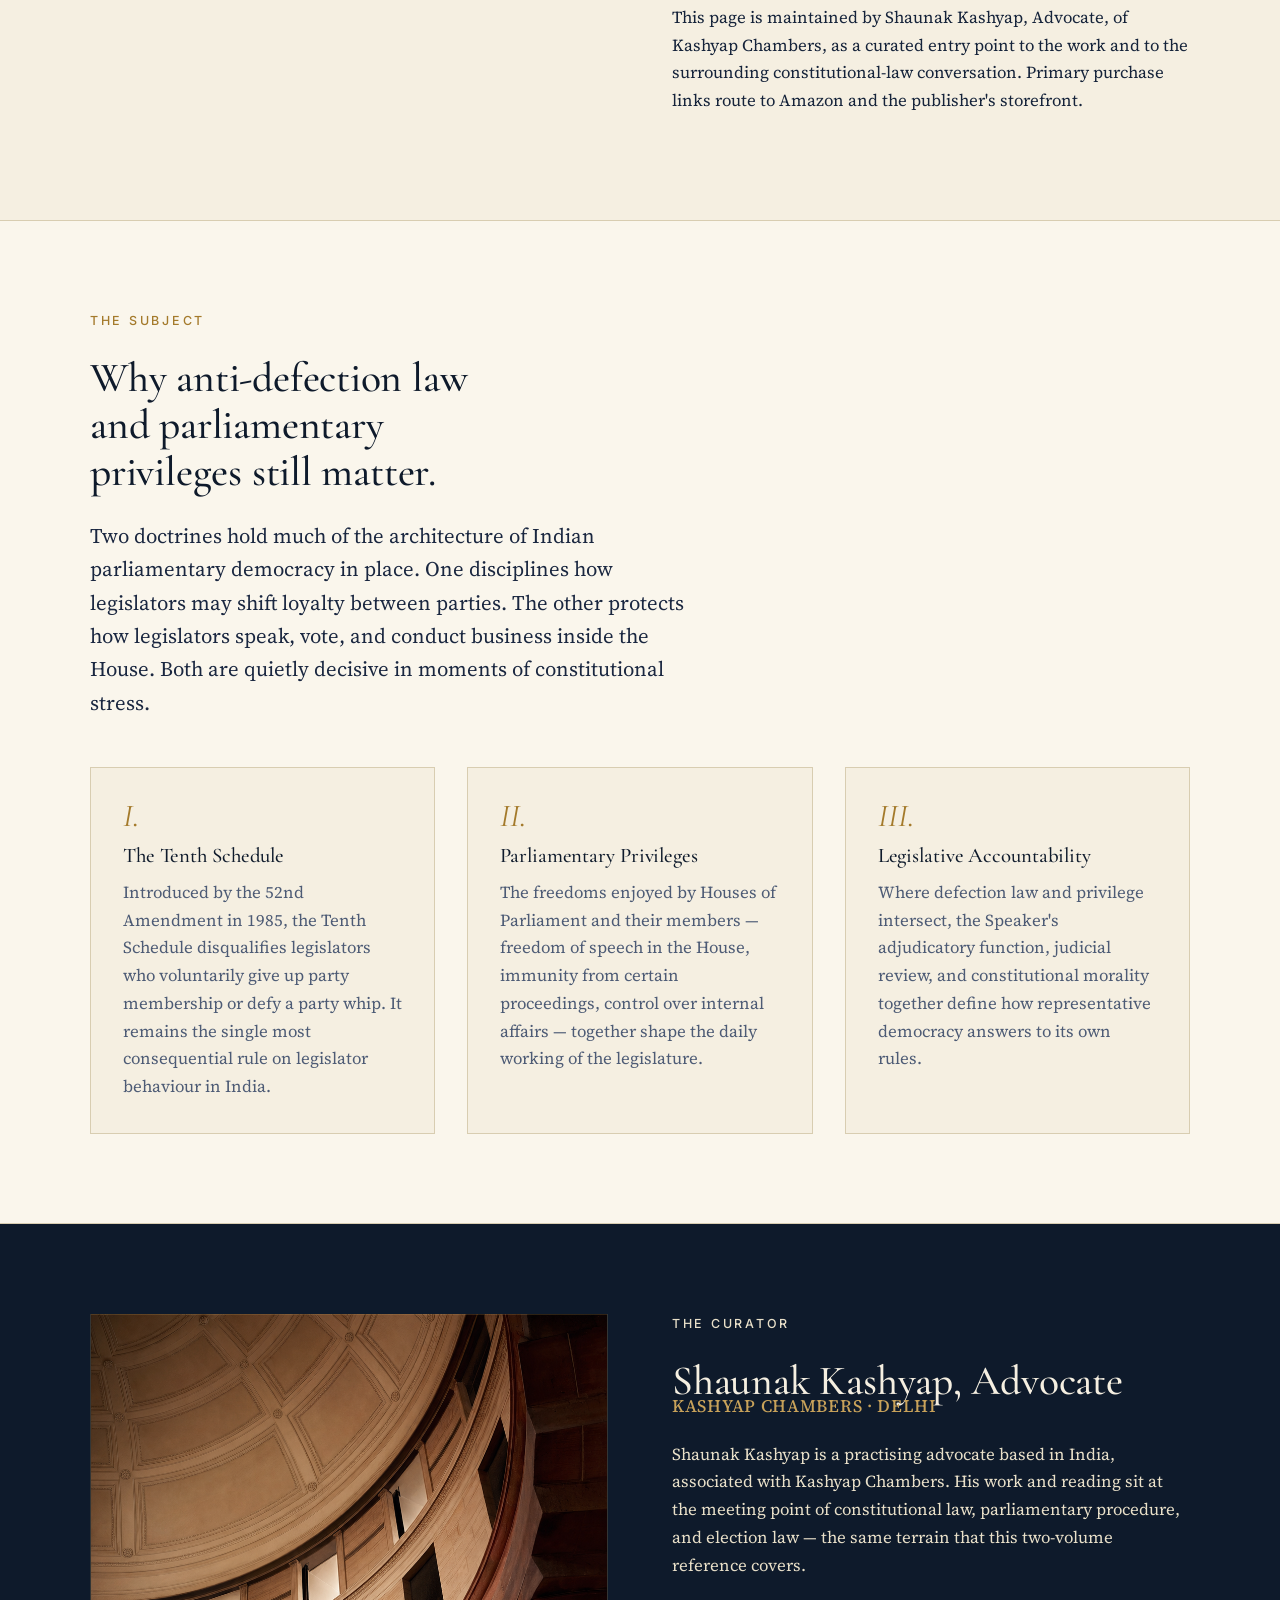
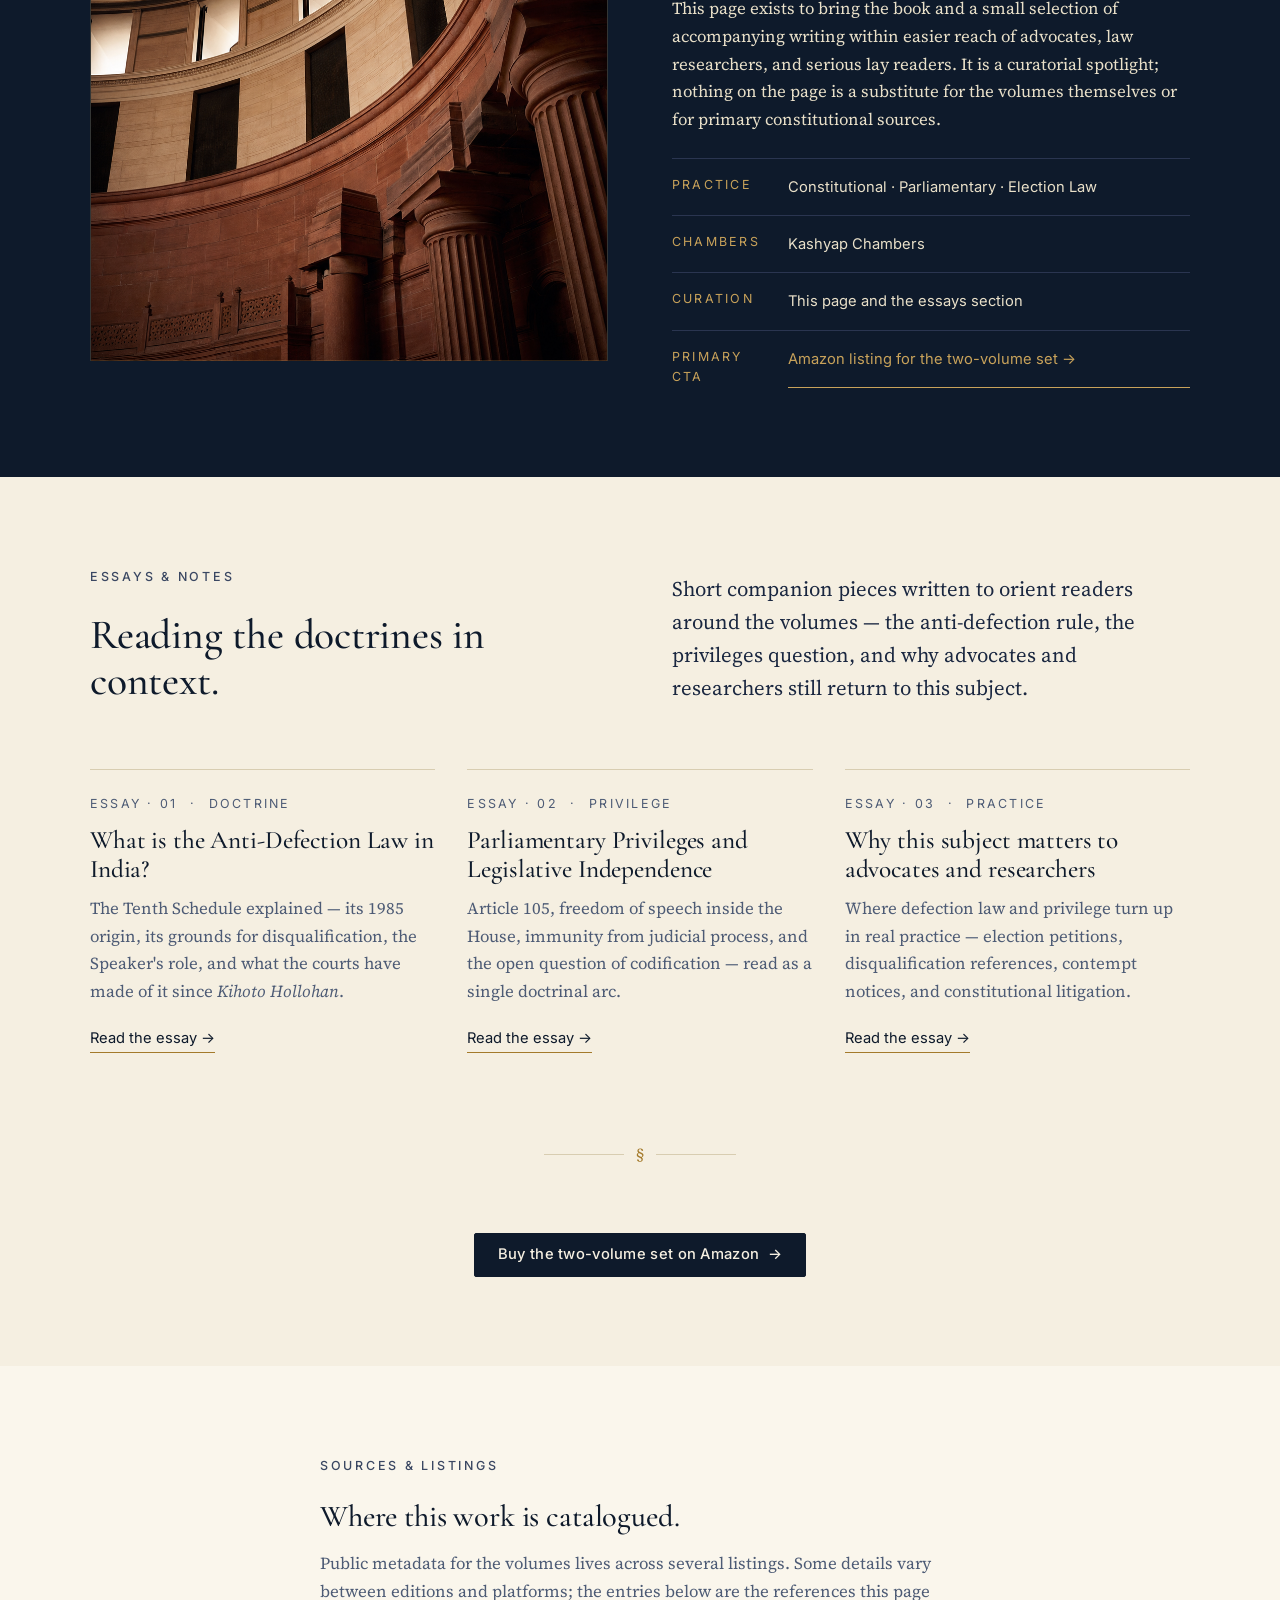
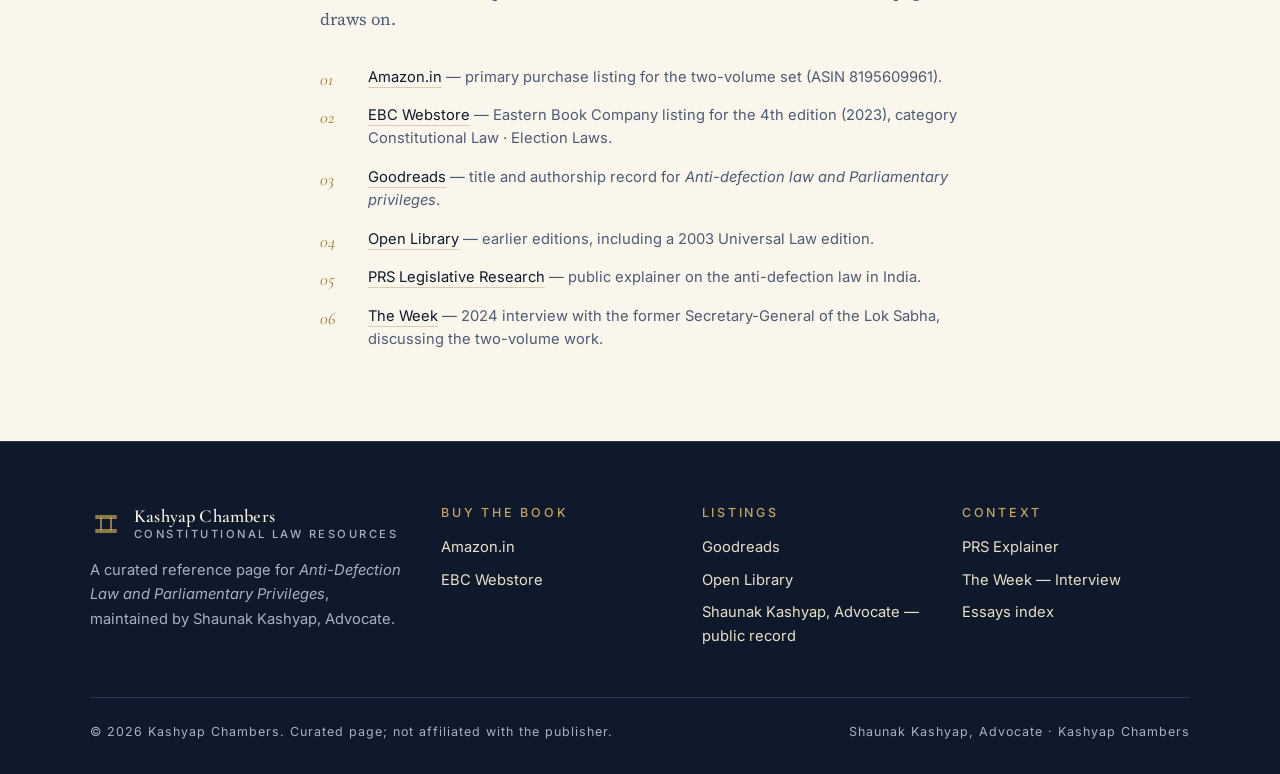
==== commit cd434536: "Add public legal record backlink page" ====
--- a/index.html
+++ b/index.html
@@ -109,6 +109,7 @@
       <a href="#why-it-matters">Why It Matters</a>
       <a href="#curator">Curator</a>
       <a href="#resources">Resources</a>
+      <a href="./public-record.html">Public Record</a>
       <a href="./blog/index.html">Essays</a>
     </nav>
   </div>
@@ -322,6 +323,7 @@
         <ul>
           <li><a href="https://www.goodreads.com/book/show/1990302.Anti_Defection_Law_And_Parliamentary_Privileges" rel="noopener" target="_blank">Goodreads</a></li>
           <li><a href="https://openlibrary.org/works/OL1075206W/Anti-defection_law_and_Parliamentary_privileges" rel="noopener" target="_blank">Open Library</a></li>
+          <li><a href="./public-record.html">Shaunak Kashyap, Advocate — public record</a></li>
         </ul>
       </div>
       <div>
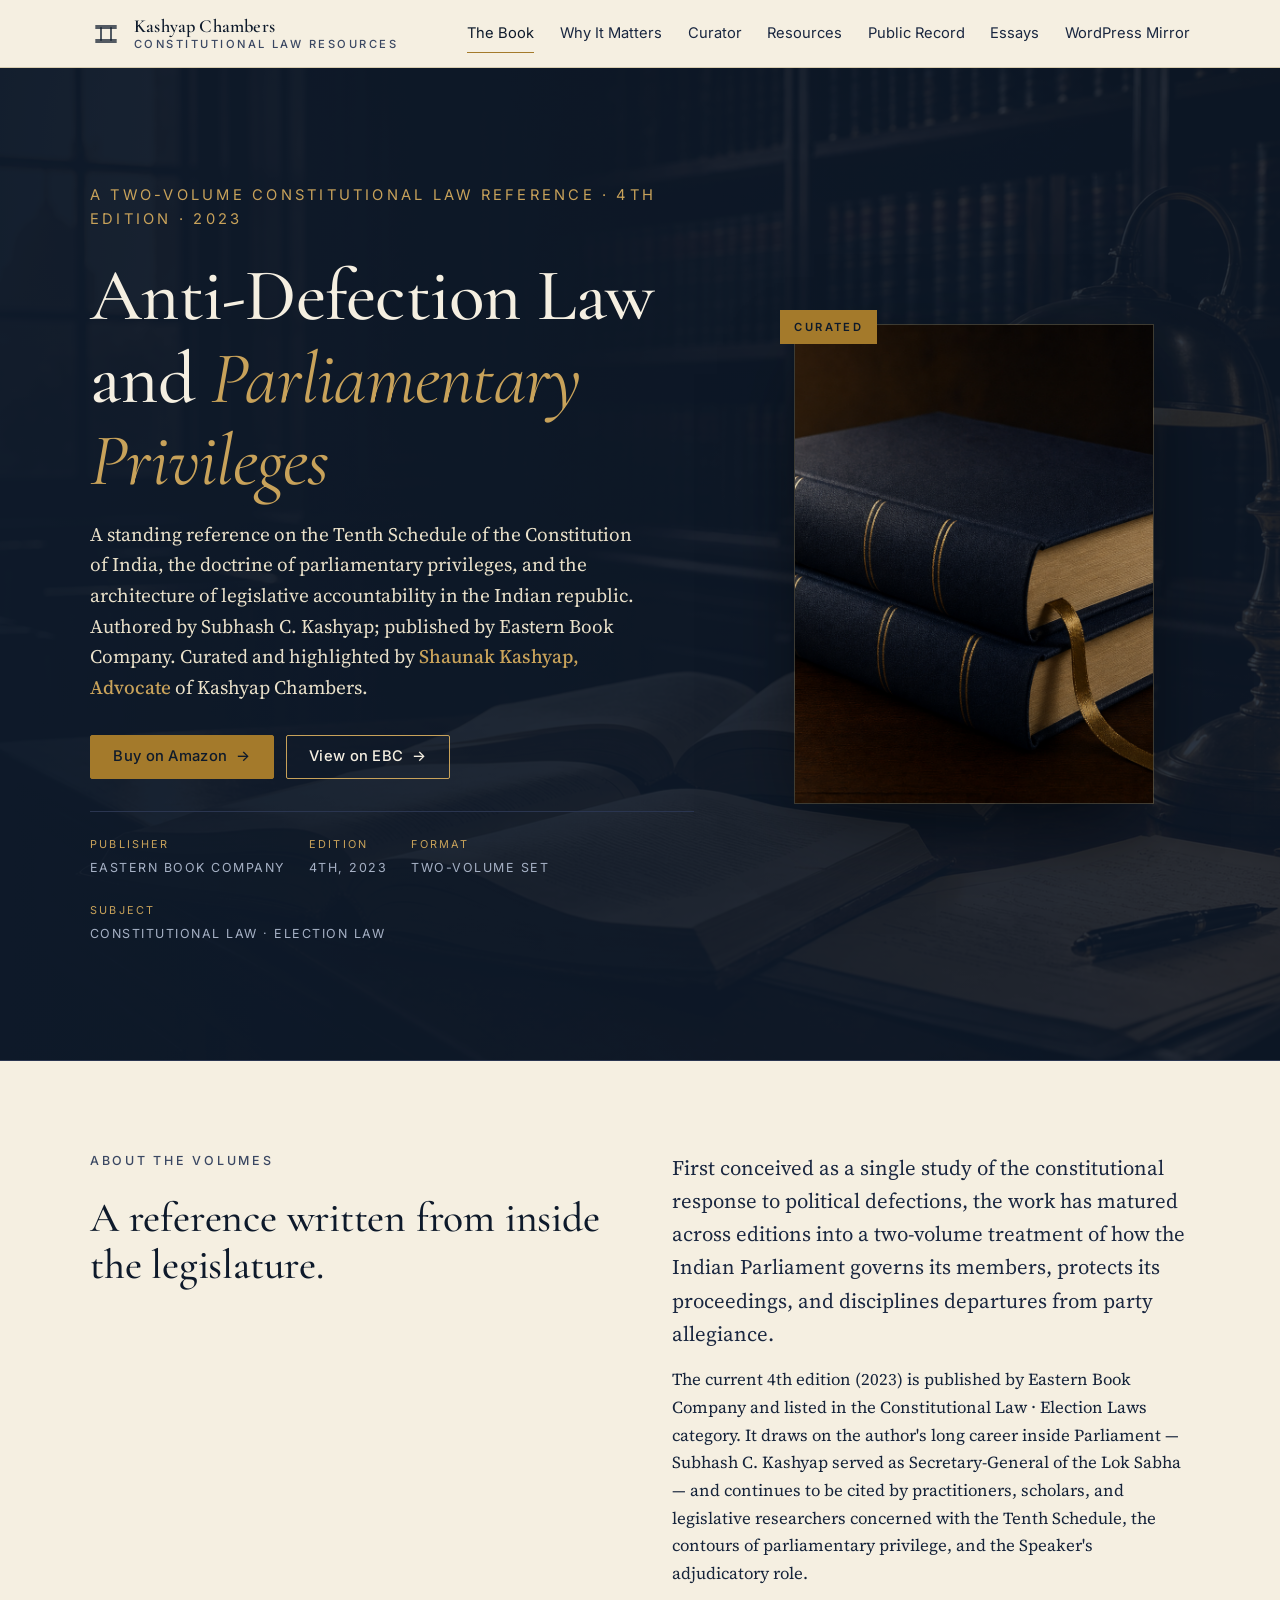
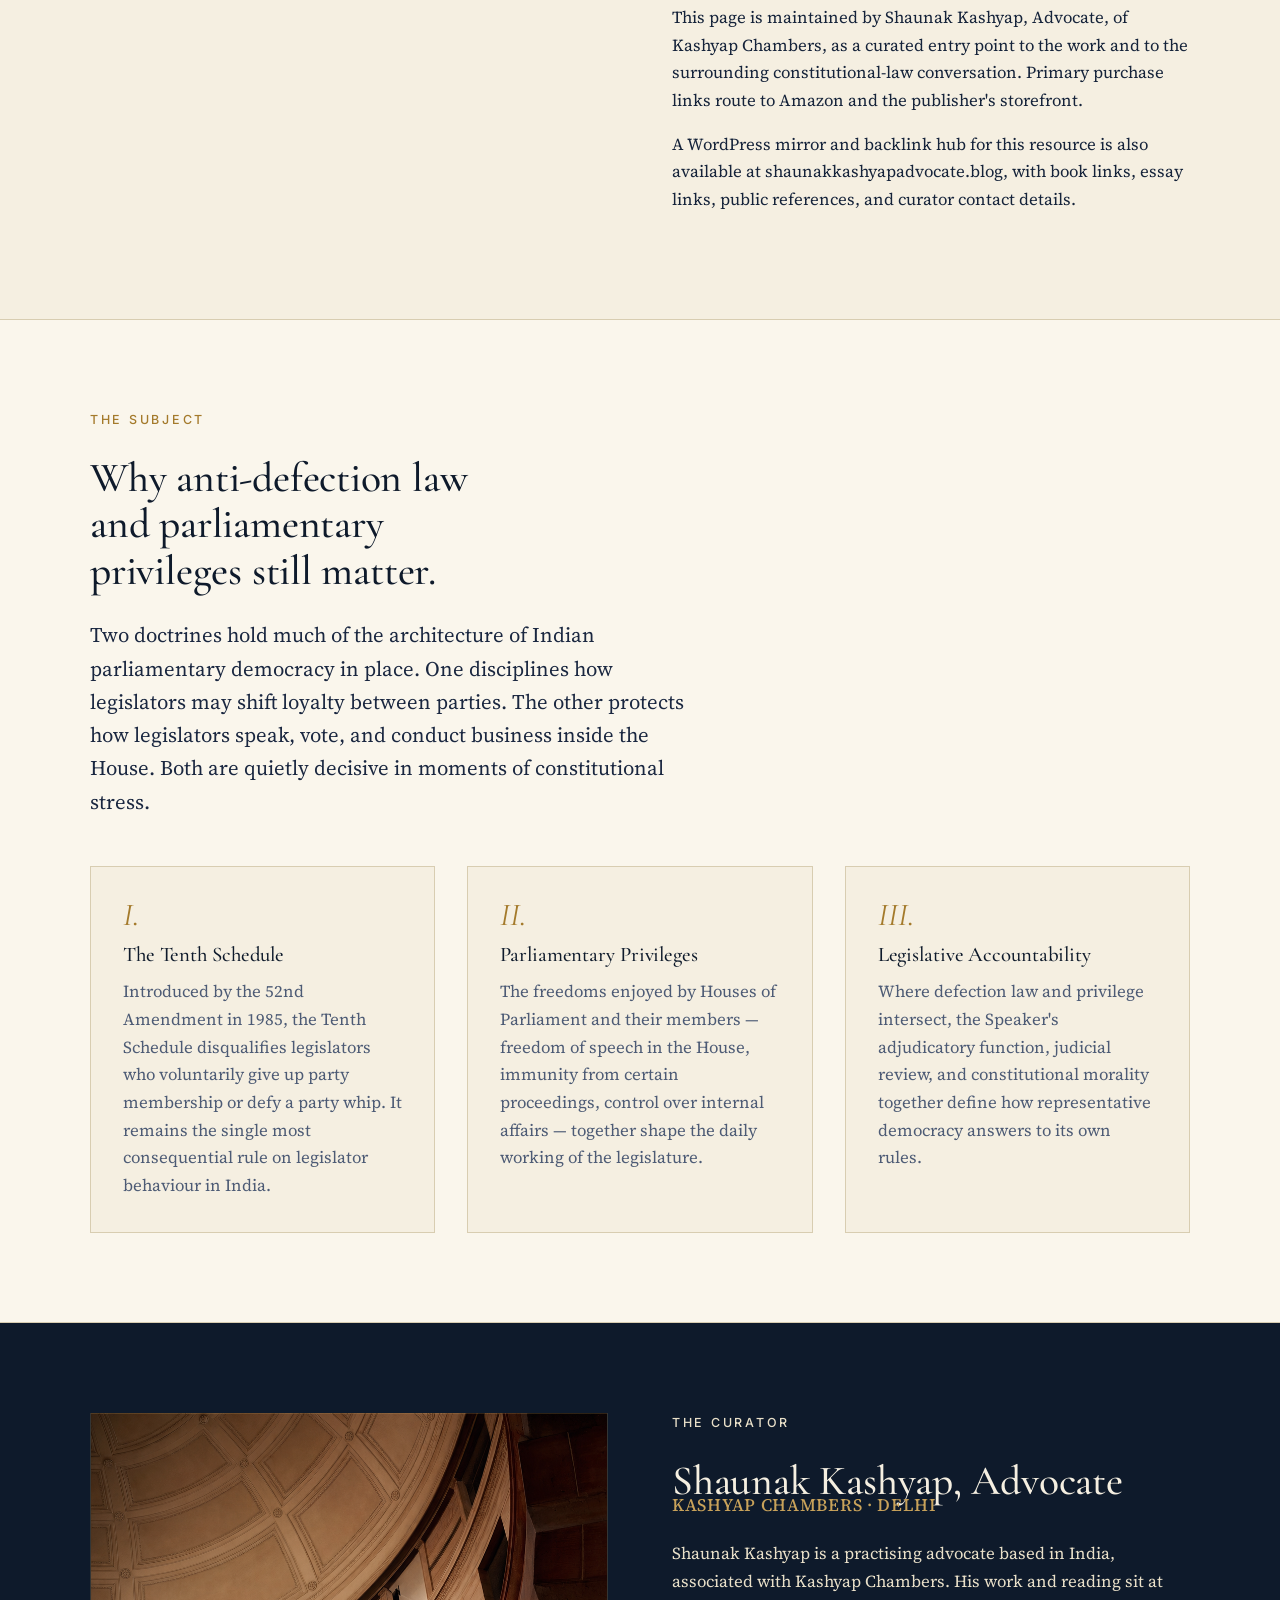
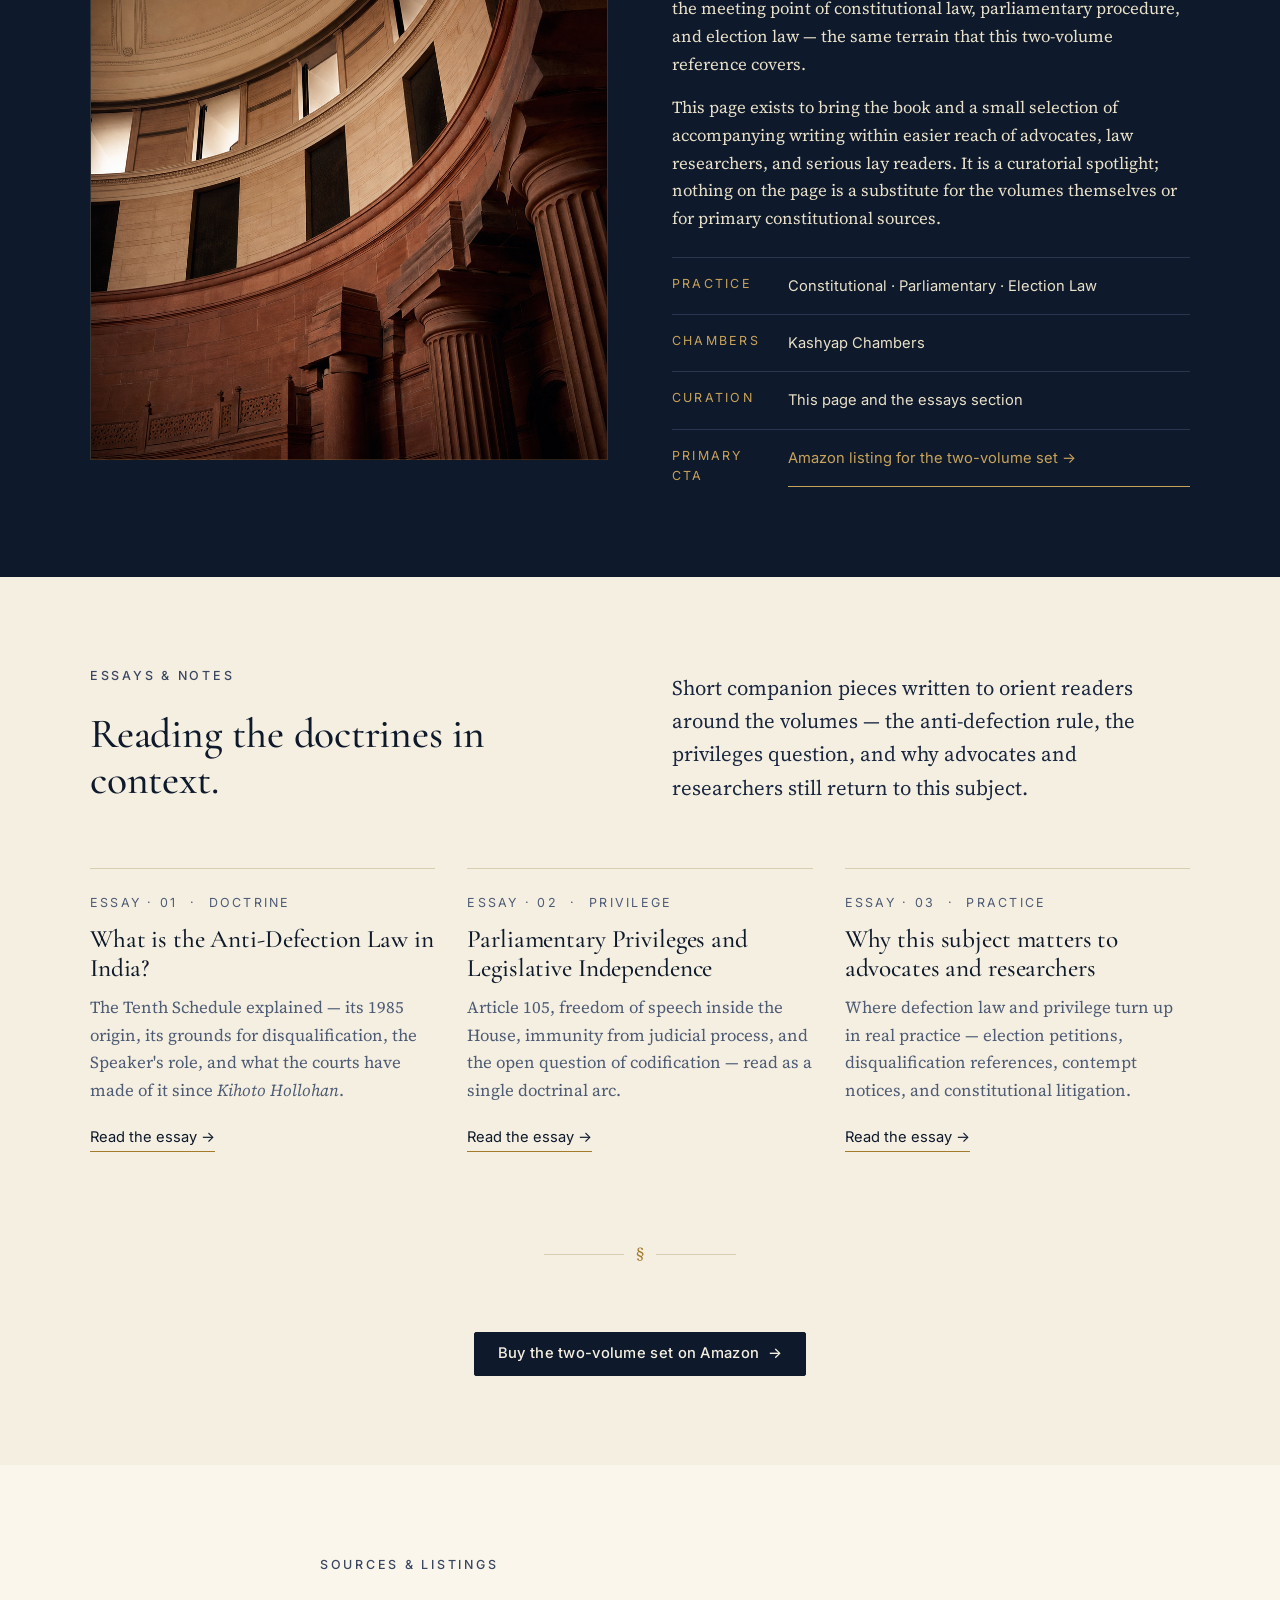
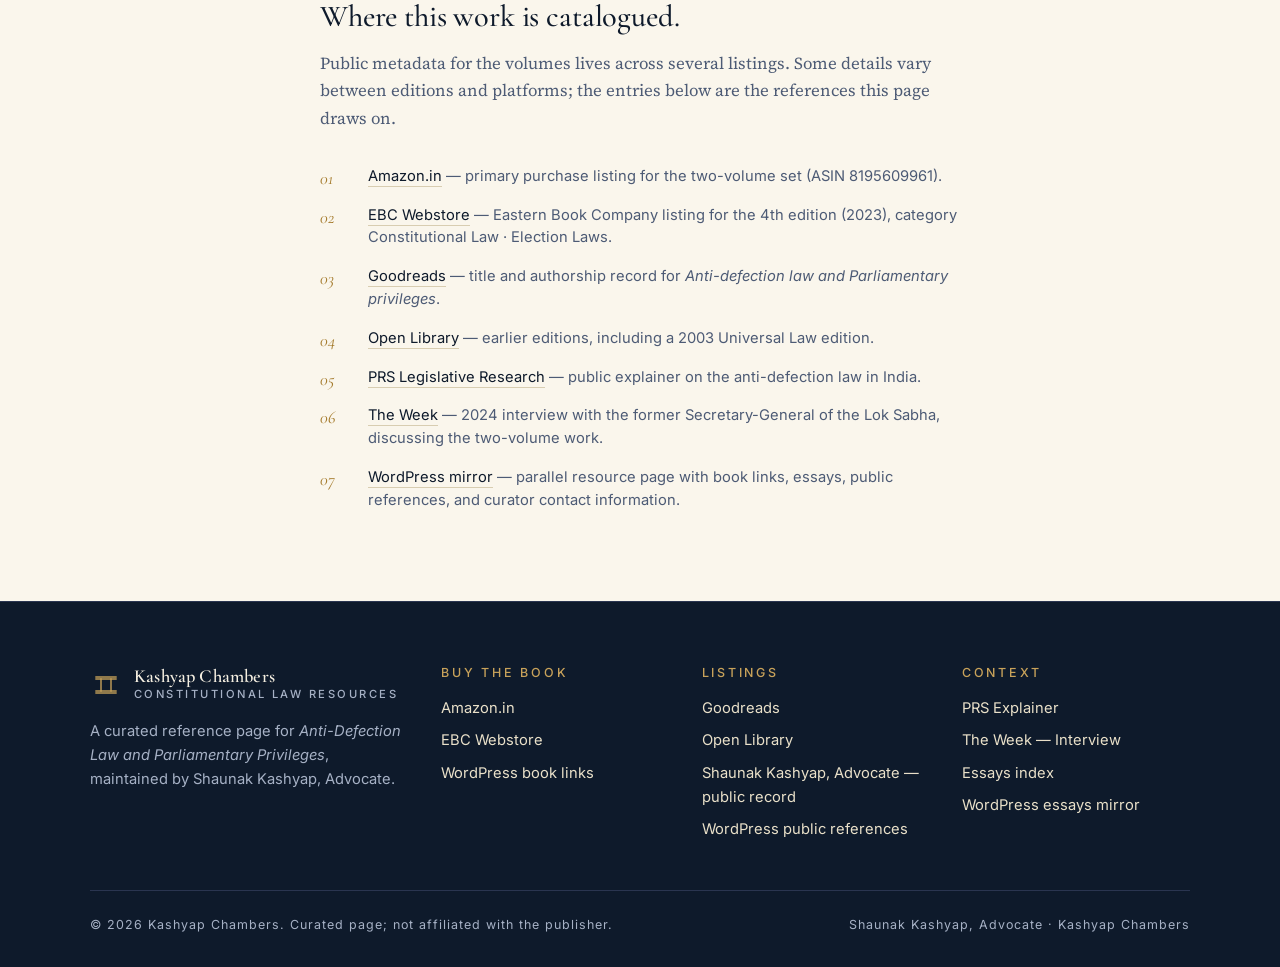
==== commit beec938e: "Add WordPress mirror backlinks" ====
--- a/index.html
+++ b/index.html
@@ -111,6 +111,7 @@
       <a href="#resources">Resources</a>
       <a href="./public-record.html">Public Record</a>
       <a href="./blog/index.html">Essays</a>
+      <a href="https://shaunakkashyapadvocate.blog/" rel="noopener" target="_blank">WordPress Mirror</a>
     </nav>
   </div>
 </header>
@@ -167,6 +168,9 @@
       </p>
       <p>
         This page is maintained by Shaunak Kashyap, Advocate, of Kashyap Chambers, as a curated entry point to the work and to the surrounding constitutional-law conversation. Primary purchase links route to Amazon and the publisher's storefront.
+      </p>
+      <p>
+        A WordPress mirror and backlink hub for this resource is also available at <a href="https://shaunakkashyapadvocate.blog/" rel="noopener" target="_blank">shaunakkashyapadvocate.blog</a>, with book links, essay links, public references, and curator contact details.
       </p>
     </div>
   </div>
@@ -284,6 +288,7 @@
       <li><a href="https://openlibrary.org/works/OL1075206W/Anti-defection_law_and_Parliamentary_privileges" rel="noopener" target="_blank">Open Library</a> — earlier editions, including a 2003 Universal Law edition.</li>
       <li><a href="https://prsindia.org/theprsblog/the-anti-defection-law-explained?page=269&amp;per-page=1" rel="noopener" target="_blank">PRS Legislative Research</a> — public explainer on the anti-defection law in India.</li>
       <li><a href="https://www.theweek.in/theweek/cover/2024/09/28/lok-sabha-former-secretary-general-subhash-c-kashyap-interview.html" rel="noopener" target="_blank">The Week</a> — 2024 interview with the former Secretary-General of the Lok Sabha, discussing the two-volume work.</li>
+      <li><a href="https://shaunakkashyapadvocate.blog/" rel="noopener" target="_blank">WordPress mirror</a> — parallel resource page with book links, essays, public references, and curator contact information.</li>
     </ol>
   </div>
 </section>
@@ -316,6 +321,7 @@
         <ul>
           <li><a href="https://www.amazon.in/Anti-Defection-Law-Parliamentary-Privileges-vols/dp/8195609961" rel="noopener" target="_blank">Amazon.in</a></li>
           <li><a href="https://www.ebcwebstore.com/product/anti-defection-law-and-parliamentary-privileges-by-subhash-c-kashyap-4th-edition?products_id=99106869" rel="noopener" target="_blank">EBC Webstore</a></li>
+          <li><a href="https://shaunakkashyapadvocate.blog/book-and-source-links/" rel="noopener" target="_blank">WordPress book links</a></li>
         </ul>
       </div>
       <div>
@@ -324,6 +330,7 @@
           <li><a href="https://www.goodreads.com/book/show/1990302.Anti_Defection_Law_And_Parliamentary_Privileges" rel="noopener" target="_blank">Goodreads</a></li>
           <li><a href="https://openlibrary.org/works/OL1075206W/Anti-defection_law_and_Parliamentary_privileges" rel="noopener" target="_blank">Open Library</a></li>
           <li><a href="./public-record.html">Shaunak Kashyap, Advocate — public record</a></li>
+          <li><a href="https://shaunakkashyapadvocate.blog/public-record/" rel="noopener" target="_blank">WordPress public references</a></li>
         </ul>
       </div>
       <div>
@@ -332,6 +339,7 @@
           <li><a href="https://prsindia.org/theprsblog/the-anti-defection-law-explained?page=269&amp;per-page=1" rel="noopener" target="_blank">PRS Explainer</a></li>
           <li><a href="https://www.theweek.in/theweek/cover/2024/09/28/lok-sabha-former-secretary-general-subhash-c-kashyap-interview.html" rel="noopener" target="_blank">The Week — Interview</a></li>
           <li><a href="./blog/index.html">Essays index</a></li>
+          <li><a href="https://shaunakkashyapadvocate.blog/essays/" rel="noopener" target="_blank">WordPress essays mirror</a></li>
         </ul>
       </div>
     </div>
